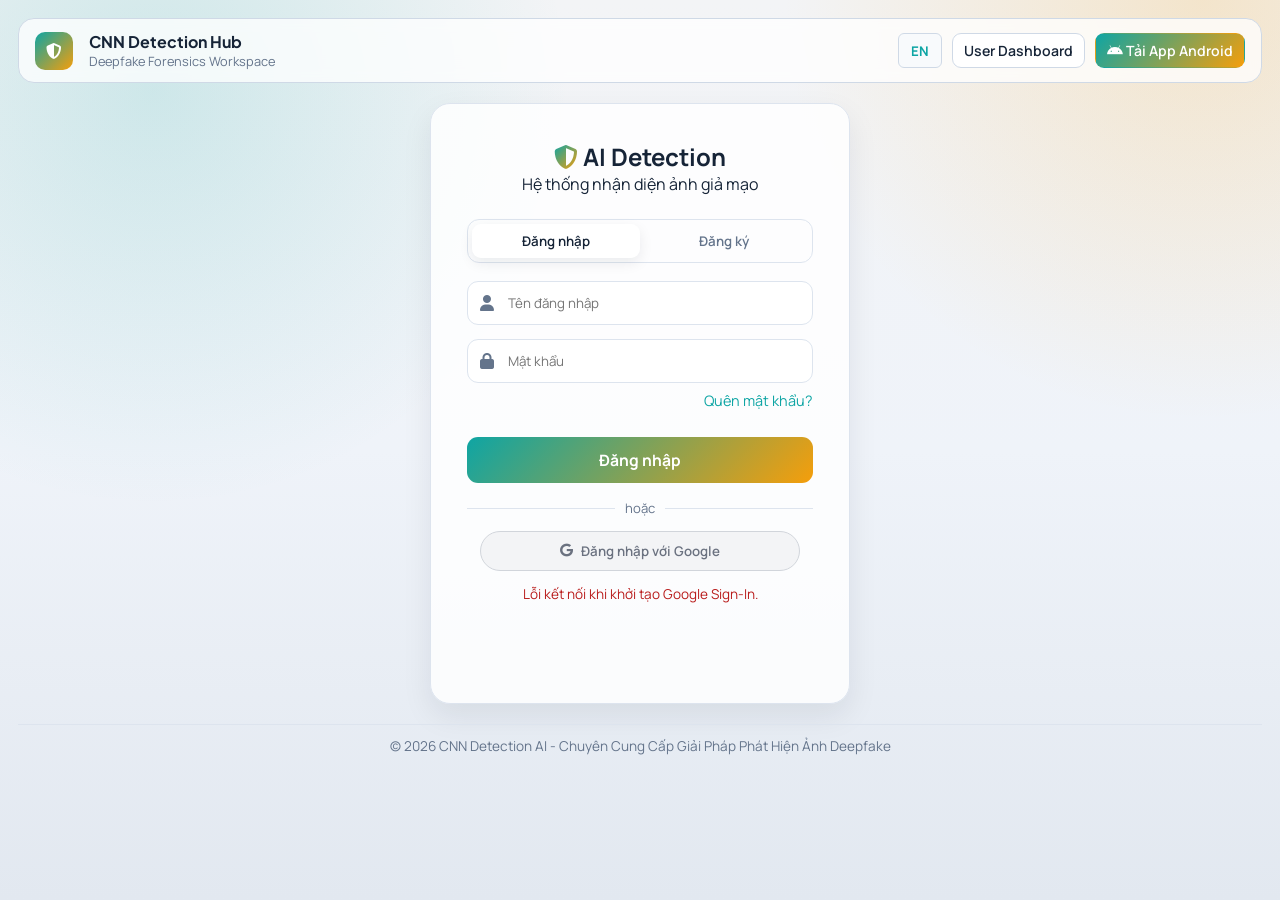
==== frontend/admin.html @ 880ddb33 "fix: translate missing strings in app payment history and admin user tab" ====
<!DOCTYPE html>
<html lang="vi">

<head>
    <meta charset="UTF-8">
    <meta name="viewport" content="width=device-width, initial-scale=1.0, maximum-scale=1.0, user-scalable=no">
    <title>Admin Panel | CNN Detection</title>
    <link href="https://fonts.googleapis.com/css2?family=Manrope:wght@400;500;600;700;800&family=Plus+Jakarta+Sans:wght@500;700&display=swap" rel="stylesheet">
    <link rel="stylesheet" href="https://cdnjs.cloudflare.com/ajax/libs/font-awesome/6.4.0/css/all.min.css">
    <link rel="stylesheet" href="style.css?v=3.0">
    <link rel="stylesheet" href="admin.css?v=3.1">
    <script src="https://cdn.jsdelivr.net/npm/chart.js"></script>
    
    <!-- Quill Rich Text Editor -->
    <link href="https://cdn.quilljs.com/1.3.6/quill.snow.css" rel="stylesheet">
</head>

<body>
    <div class="bg-mesh"></div>

    <header class="site-header border-frame">
        <div class="site-brand">
            <i class="fa-solid fa-user-shield"></i>
            <div>
                <h1>Admin Control Center</h1>
                <p data-i18n="admin_subtitle">Quản lý dữ liệu nhận diện hệ thống</p>
            </div>
        </div>
        <nav class="site-nav">
            <a id="nav-user-dashboard" href="index.html" data-i18n="nav_dashboard">User Dashboard</a>
            <a id="nav-admin-dashboard" href="admin.html" class="active" data-i18n="nav_admin">Admin Dashboard</a>
        </nav>
    </header>

    <main class="app-container admin-layout">
        <section class="glass-panel border-frame admin-topbar">
            <div>
                <h2><i class="fa-solid fa-shield"></i> <span data-i18n="admin_title">Bảng quản trị</span></h2>
                <p id="admin-user-label">Đang xác thực quyền admin...</p>
            </div>
            <div class="admin-actions">
                <button id="refresh-btn" class="btn-analyze admin-btn">
                    <i class="fa-solid fa-rotate"></i> <span data-i18n="refresh">Làm mới</span>
                </button>
                <button id="export-btn" class="nav-btn export-btn">
                    <i class="fa-solid fa-file-arrow-down"></i> <span data-i18n="export_csv">Xuất CSV</span>
                </button>
            </div>
        </section>

        <!-- Tab Navigation -->
        <div class="admin-tabs">
            <button class="tab-btn active" data-tab="tab-dashboard"><i class="fa-solid fa-chart-pie"></i> <span data-i18n="tab_stats">Thống kê</span></button>
            <button class="tab-btn" data-tab="tab-models"><i class="fa-solid fa-microchip"></i> <span data-i18n="tab_models">Quản lý Model</span></button>
            <button class="tab-btn" data-tab="tab-tokens"><i class="fa-solid fa-coins"></i> <span data-i18n="tab_tokens">Nạp Token</span></button>
            <button class="tab-btn" data-tab="tab-users"><i class="fa-solid fa-users-gear"></i> <span data-i18n="tab_users">Quản lý User</span></button>
            <button class="tab-btn" data-tab="tab-history"><i class="fa-solid fa-clock-rotate-left"></i> <span data-i18n="tab_history">Lịch sử</span></button>
            <button class="tab-btn" data-tab="tab-payment-history"><i class="fa-solid fa-money-bill-transfer"></i> <span data-i18n="tab_payments">Lịch sử Mua Hàng</span></button>
            <button class="tab-btn" data-tab="tab-customize"><i class="fa-solid fa-palette"></i> <span data-i18n="tab_ui">Tùy chỉnh giao diện</span></button>
            <button class="tab-btn" data-tab="tab-pages"><i class="fa-solid fa-file-lines"></i> <span data-i18n="tab_pages">Quản lý Trang</span></button>
            <button class="tab-btn" data-tab="tab-notifications"><i class="fa-solid fa-bullhorn"></i> <span data-i18n="tab_notifications">Thông báo</span></button>
            <button class="tab-btn" data-tab="tab-ai"><i class="fa-solid fa-robot"></i> <span data-i18n="tab_ai_config">Cấu hình AI</span></button>
        </div>

        <!-- TAB: THỐNG KÊ -->
        <div id="tab-dashboard" class="tab-content active">
            <section class="admin-stats-grid">
                <article class="glass-panel border-frame stat-card">
                    <p data-i18n="stat_total">Tổng lượt phân tích</p>
                    <h3 id="stat-total">0</h3>
                </article>
                <article class="glass-panel border-frame stat-card">
                    <p data-i18n="stat_users">Tổng người dùng</p>
                    <h3 id="stat-users">0</h3>
                </article>
                <article class="glass-panel border-frame stat-card">
                    <p data-i18n="stat_fake_rate">Tỷ lệ Fake</p>
                    <h3 id="stat-fake-rate">0%</h3>
                </article>
                <article class="glass-panel border-frame stat-card">
                    <p data-i18n="stat_top_model">Mô hình phổ biến</p>
                    <h3 id="stat-top-model">-</h3>
                </article>
            </section>

            <section class="admin-charts-grid">
                <div class="glass-panel border-frame chart-container">
                    <h3 data-i18n="chart_fake_real">Tỷ lệ Fake / Real</h3>
                    <canvas id="chart-pie-fake-real"></canvas>
                </div>
                <div class="glass-panel border-frame chart-container">
                    <h3 data-i18n="chart_model_usage">Sử dụng Model</h3>
                    <canvas id="chart-bar-models"></canvas>
                </div>
                <div class="glass-panel border-frame chart-container chart-full-width">
                    <h3 data-i18n="chart_timeline">Lượt dùng theo thời gian</h3>
                    <canvas id="chart-line-time"></canvas>
                </div>
            </section>
        </div>

        <!-- TAB: QUẢN LÝ MODEL -->
        <div id="tab-models" class="tab-content">
            <section class="glass-panel border-frame admin-models-panel">
                <h3><i class="fa-solid fa-microchip"></i> <span data-i18n="tab_models">Quản lý Model</span></h3>
                <p class="section-desc" data-i18n="admin_models_desc">Bật hoặc tắt các model trên hệ thống. Model bị tắt sẽ không thể sử dụng.</p>
                <div class="table-responsive">
                    <table class="history-table admin-table">
                        <thead>
                            <tr>
                                <th data-i18n="col_model_id">Mã Model</th>
                                <th data-i18n="col_model_name">Tên hiển thị</th>
                                <th data-i18n="col_status">Trạng thái</th>
                                <th data-i18n="col_action">Hành động</th>
                            </tr>
                        </thead>
                        <tbody id="admin-models-body">
                            <tr>
                                <td colspan="4" class="loading-cell" data-i18n="loading_models">Đang tải danh sách model...</td>
                            </tr>
                        </tbody>
                    </table>
                </div>
            </section>
        </div>

        <!-- TAB: NẠP TOKEN -->
        <div id="tab-tokens" class="tab-content">
            <section class="glass-panel border-frame admin-token-panel">
                <h3><i class="fa-solid fa-coins"></i> <span data-i18n="tab_tokens">Nạp token cho người dùng</span></h3>
                <div class="admin-token-controls">
                    <div class="filter-control">
                        <label for="topup-username" data-i18n="token_user">Username</label>
                        <input id="topup-username" type="text" data-i18n-placeholder="ph_token_username" placeholder="Nhập username cần nạp token">
                    </div>
                    <div class="filter-control">
                        <label for="topup-amount" data-i18n="token_amount">Số token nạp</label>
                        <input id="topup-amount" type="number" min="1" step="1" value="5">
                    </div>
                    <button id="topup-btn" class="btn-analyze admin-btn">
                        <i class="fa-solid fa-bolt"></i> <span data-i18n="btn_add_token">Nạp token</span>
                    </button>
                </div>
                <p id="topup-message" class="topup-message"></p>
            </section>
        </div>

        <!-- TAB: QUẢN LÝ USER -->
        <div id="tab-users" class="tab-content">
            <section class="glass-panel border-frame admin-table-wrap">
                <h3><i class="fa-solid fa-users-gear"></i> <span data-i18n="tab_users">Quản lý Người dùng & Phân quyền</span></h3>
                <p class="section-desc">Thay đổi quyền truy cập của người dùng. Tài khoản admin có toàn quyền quản trị.</p>
                <div class="filter-control" style="margin: 15px 0;">
                    <input id="search-users-input" type="text" placeholder="Tìm kiếm theo username hoặc email..." style="width: 100%; max-width: 400px; padding: 10px; border-radius: 8px; border: 1px solid var(--border); background: var(--color-bg); color: var(--color-text);">
                </div>
                <p id="user-role-message" class="topup-message"></p>
                <div class="table-responsive">
                    <table class="history-table admin-table">
                        <thead>
                            <tr>
                                <th>ID</th>
                                <th>Username</th>
                                <th>Email</th>
                                <th>Tokens</th>
                                <th>Phân quyền</th>
                            </tr>
                        </thead>
                        <tbody id="admin-users-body">
                            <tr>
                                <td colspan="5" class="loading-cell">Đang tải dữ liệu...</td>
                            </tr>
                        </tbody>
                    </table>
                </div>
            </section>
        </div>

        <!-- TAB: LỊCH SỬ -->

        <div id="tab-history" class="tab-content">
            <section class="glass-panel border-frame admin-filters">
                <div class="filter-control">
                    <label for="search-user" data-i18n="hist_search_user">Tìm theo user / tên ảnh</label>
                    <input id="search-user" type="text" data-i18n-placeholder="ph_search_user" placeholder="Nhập user hoặc tên file...">
                </div>
                <div class="filter-control">
                    <label for="filter-model" data-i18n="hist_filter_model">Lọc model</label>
                    <select id="filter-model">
                        <option value="all" data-i18n="filter_all_models">Tất cả model</option>
                        <option value="dual_stream_enhanced">Dual Stream Enhanced</option>
                        <option value="dual_stream_resnet">Dual Stream ResNet18</option>
                        <option value="resnet50">ResNet-50</option>
                    </select>
                </div>
                <div class="filter-control">
                    <label for="filter-label" data-i18n="hist_filter_label">Lọc kết luận</label>
                    <select id="filter-label">
                        <option value="all" data-i18n="filter_all">Tất cả</option>
                        <option value="fake">Fake</option>
                        <option value="real">Real</option>
                    </select>
                </div>
            </section>

            <section class="glass-panel border-frame admin-table-wrap">
                <div class="table-responsive">
                    <table class="history-table admin-table">
                        <thead>
                            <tr>
                                <th data-i18n="col_time">Thời gian</th>
                                <th data-i18n="col_user">User</th>
                                <th data-i18n="col_filename">Tên ảnh</th>
                                <th data-i18n="col_model">Model</th>
                                <th data-i18n="col_prob">Xác suất fake</th>
                <article class="glass-panel border-frame stat-card">
                    <p data-i18n="stat_fake_rate">Tỷ lệ Fake</p>
                    <h3 id="stat-fake-rate">0%</h3>
                </article>
                <article class="glass-panel border-frame stat-card">
                    <p data-i18n="stat_top_model">Mô hình phổ biến</p>
                    <h3 id="stat-top-model">-</h3>
                </article>
            </section>

            <section class="admin-charts-grid">
                <div class="glass-panel border-frame chart-container">
                    <h3 data-i18n="chart_fake_real">Tỷ lệ Fake / Real</h3>
                    <canvas id="chart-pie-fake-real"></canvas>
                </div>
                <div class="glass-panel border-frame chart-container">
                    <h3 data-i18n="chart_model_usage">Sử dụng Model</h3>
                    <canvas id="chart-bar-models"></canvas>
                </div>
                <div class="glass-panel border-frame chart-container chart-full-width">
                    <h3 data-i18n="chart_timeline">Lượt dùng theo thời gian</h3>
                    <canvas id="chart-line-time"></canvas>
                </div>
            </section>
        </div>

        <!-- TAB: QUẢN LÝ MODEL -->
        <div id="tab-models" class="tab-content">
            <section class="glass-panel border-frame admin-models-panel">
                <h3><i class="fa-solid fa-microchip"></i> <span data-i18n="tab_models">Quản lý Model</span></h3>
                <p class="section-desc" data-i18n="admin_models_desc">Bật hoặc tắt các model trên hệ thống. Model bị tắt sẽ không thể sử dụng.</p>
                <div class="table-responsive">
                    <table class="history-table admin-table">
                        <thead>
                            <tr>
                                <th data-i18n="col_model_id">Mã Model</th>
                                <th data-i18n="col_model_name">Tên hiển thị</th>
                                <th data-i18n="col_status">Trạng thái</th>
                                <th data-i18n="col_action">Hành động</th>
                            </tr>
                        </thead>
                        <tbody id="admin-models-body">
                            <tr>
                                <td colspan="4" class="loading-cell" data-i18n="loading_models">Đang tải danh sách model...</td>
                            </tr>
                        </tbody>
                    </table>
                </div>
            </section>
        </div>

        <!-- TAB: NẠP TOKEN -->
        <div id="tab-tokens" class="tab-content">
            <section class="glass-panel border-frame admin-token-panel">
                <h3><i class="fa-solid fa-coins"></i> <span data-i18n="tab_tokens">Nạp token cho người dùng</span></h3>
                <div class="admin-token-controls">
                    <div class="filter-control">
                        <label for="topup-username" data-i18n="token_user">Username</label>
                        <input id="topup-username" type="text" data-i18n-placeholder="ph_token_username" placeholder="Nhập username cần nạp token">
                    </div>
                    <div class="filter-control">
                        <label for="topup-amount" data-i18n="token_amount">Số token nạp</label>
                        <input id="topup-amount" type="number" min="1" step="1" value="5">
                    </div>
                    <button id="topup-btn" class="btn-analyze admin-btn">
                        <i class="fa-solid fa-bolt"></i> <span data-i18n="btn_add_token">Nạp token</span>
                    </button>
                </div>
                <p id="topup-message" class="topup-message"></p>
            </section>
        </div>

        <!-- TAB: QUẢN LÝ USER -->
        <div id="tab-users" class="tab-content">
            <section class="glass-panel border-frame admin-table-wrap">
                <h3><i class="fa-solid fa-users-gear"></i> <span data-i18n="tab_users">Quản lý Người dùng & Phân quyền</span></h3>
                <p class="section-desc" data-i18n="admin_users_desc">Thay đổi quyền truy cập của người dùng. Tài khoản admin có toàn quyền quản trị.</p>
                <div class="filter-control" style="margin: 15px 0;">
                    <input id="search-users-input" type="text" data-i18n-placeholder="ph_search_user" placeholder="Tìm kiếm theo username hoặc email..." style="width: 100%; max-width: 400px; padding: 10px; border-radius: 8px; border: 1px solid var(--border); background: var(--color-bg); color: var(--color-text);">
                </div>
                <p id="user-role-message" class="topup-message"></p>
                <div class="table-responsive">
                    <table class="history-table admin-table">
                        <thead>
                            <tr>
                                <th data-i18n="col_id">ID</th>
                                <th data-i18n="col_user">Username</th>
                                <th data-i18n="col_email">Email</th>
                                <th data-i18n="col_tokens">Tokens</th>
                                <th data-i18n="col_role">Phân quyền</th>
                            </tr>
                        </thead>
                        <tbody id="admin-users-body">
                            <tr>
                                <td colspan="5" class="loading-cell" data-i18n="loading_data">Đang tải dữ liệu...</td>
                            </tr>
                        </tbody>
                    </table>
                </div>
            </section>
        </div>

        <!-- TAB: LỊCH SỬ -->

        <div id="tab-history" class="tab-content">
            <section class="glass-panel border-frame admin-filters">
                <div class="filter-control">
                    <label for="search-user" data-i18n="hist_search_user">Tìm theo user / tên ảnh</label>
                    <input id="search-user" type="text" data-i18n-placeholder="ph_search_user" placeholder="Nhập user hoặc tên file...">
                </div>
                <div class="filter-control">
                    <label for="filter-model" data-i18n="hist_filter_model">Lọc model</label>
                    <select id="filter-model">
                        <option value="all" data-i18n="filter_all_models">Tất cả model</option>
                        <option value="dual_stream_enhanced">Dual Stream Enhanced</option>
                        <option value="dual_stream_resnet">Dual Stream ResNet18</option>
                        <option value="resnet50">ResNet-50</option>
                    </select>
                </div>
                <div class="filter-control">
                    <label for="filter-label" data-i18n="hist_filter_label">Lọc kết luận</label>
                    <select id="filter-label">
                        <option value="all" data-i18n="filter_all">Tất cả</option>
                        <option value="fake">Fake</option>
                        <option value="real">Real</option>
                    </select>
                </div>
            </section>

            <section class="glass-panel border-frame admin-table-wrap">
                <div class="table-responsive">
                    <table class="history-table admin-table">
                        <thead>
                            <tr>
                                <th data-i18n="col_time">Thời gian</th>
                                <th data-i18n="col_user">User</th>
                                <th data-i18n="col_filename">Tên ảnh</th>
                                <th data-i18n="col_model">Model</th>
                                <th data-i18n="col_prob">Xác suất fake</th>
                                <th data-i18n="col_verdict">Kết luận</th>
                            </tr>
                        </thead>
                        <tbody id="admin-history-body">
                            <tr>
                                <td colspan="6" class="loading-cell" data-i18n="loading_data">Đang tải dữ liệu...</td>
                            </tr>
                        </tbody>
                    </table>
                </div>
            </section>
        </div>

        <!-- TAB: LỊCH SỬ MUA HÀNG -->
        <div id="tab-payment-history" class="tab-content">
            <section class="admin-stats-grid" style="margin-bottom: 20px;">
                <article class="glass-panel border-frame stat-card">
                    <p data-i18n="stat_revenue">Tổng doanh thu</p>
                    <h3 id="admin-total-revenue">0 đ</h3>
                </article>
                <article class="glass-panel border-frame stat-card">
                    <p data-i18n="stat_tokens_granted">Tổng Token đã cấp</p>
                    <h3 id="admin-total-tokens-granted">0</h3>
                </article>
                <article class="glass-panel border-frame stat-card">
                    <p data-i18n="stat_transactions">Số lượt giao dịch</p>
                    <h3 id="admin-total-transactions">0</h3>
                </article>
            </section>
            
            <section class="glass-panel border-frame admin-table-wrap">
                <div class="table-responsive">
                    <table class="history-table admin-table">
                        <thead>
                            <tr>
                                <th data-i18n="col_time">Thời gian</th>
                                <th data-i18n="col_user">User</th>
                                <th data-i18n="col_order_id">Mã giao dịch</th>
                                <th data-i18n="col_amount">Số Tiền (VND)</th>
                                <th data-i18n="col_tokens">Tokens</th>
                                <th data-i18n="col_status">Trạng Thái</th>
                                <th data-i18n="col_action">Thao Tác</th>
                            </tr>
                        </thead>
                        <tbody id="admin-payment-history-body">
                            <tr>
                                <td colspan="7" class="loading-cell">Đang tải dữ liệu...</td>
                            </tr>
                        </tbody>
                    </table>
                </div>
            </section>
        </div>

        <!-- TAB: TÙY CHỈNH GIAO DIỆN -->
        <div id="tab-customize" class="tab-content">
            <section class="glass-panel border-frame customize-panel">
                <div class="customize-header">
                    <div>
                        <h3><i class="fa-solid fa-palette"></i> <span data-i18n="tab_ui">Tùy chỉnh giao diện website</span></h3>
                        <p class="section-desc" data-i18n="ui_desc">Thay đổi màu sắc, nội dung, ảnh và bật/tắt các phần trên trang giới thiệu.</p>
                    </div>
                    <div class="customize-actions">
                        <button id="btn-preview-site" class="nav-btn export-btn" title="Xem trước Landing Page">
                            <i class="fa-solid fa-eye"></i> <span data-i18n="btn_preview">Xem trước</span>
                        </button>
                        <button id="btn-reset-config" class="nav-btn reset-btn" title="Khôi phục mặc định">
                            <i class="fa-solid fa-rotate-left"></i> <span data-i18n="btn_reset">Khôi phục mặc định</span>
                        </button>
                        <button id="btn-save-config" class="btn-analyze admin-btn">
                            <i class="fa-solid fa-floppy-disk"></i> <span data-i18n="btn_save_changes">Lưu thay đổi</span>
                        </button>
                    </div>
                </div>
                <p id="config-save-message" class="topup-message"></p>

                <div class="config-lang-toggle" style="margin-bottom: 20px; display: flex; align-items: center; justify-content: space-between; background: rgba(0,0,0,0.02); padding: 10px 15px; border-radius: 8px;">
                    <div style="display: flex; align-items: center; gap: 10px;">
                        <span style="font-weight: 600; font-size: 0.9rem;" data-i18n="cfg_edit_lang">Ngôn ngữ cấu hình:</span>
                        <div class="toggle-group" style="display: flex; border: 1px solid var(--border); border-radius: 6px; overflow: hidden;">
                            <button id="btn-cfg-lang-vi" class="cfg-lang-btn active" style="padding: 5px 12px; border: none; background: var(--primary); color: white; cursor: pointer;">Tiếng Việt</button>
                            <button id="btn-cfg-lang-en" class="cfg-lang-btn" style="padding: 5px 12px; border: none; background: white; color: var(--text); cursor: pointer;">Tiếng Anh</button>
                        </div>
                    </div>
                    <button id="btn-ai-translate-config" class="nav-btn" style="border: 1px solid var(--primary); color: var(--primary);"><i class="fa-solid fa-language"></i> <span data-i18n="btn_ai_translate_all">Dịch tất cả (AI)</span></button>
                </div>

                <!-- Nhóm: Màu sắc -->
                <div class="config-group">
                    <h4><i class="fa-solid fa-droplet"></i> <span data-i18n="ui_colors">Màu sắc</span></h4>
                    <div class="config-row config-colors">
                        <div class="color-field">
                            <label for="cfg-color-primary" data-i18n="ui_primary">Màu chủ đạo</label>
                            <div class="color-picker-wrap">
                                <input type="color" id="cfg-color-primary" value="#0ea5a4">
                                <span class="color-hex" id="hex-primary">#0ea5a4</span>
                            </div>
                        </div>
                        <div class="color-field">
                            <label for="cfg-color-accent" data-i18n="ui_accent">Màu phụ</label>
                            <div class="color-picker-wrap">
                                <input type="color" id="cfg-color-accent" value="#f59e0b">
                                <span class="color-hex" id="hex-accent">#f59e0b</span>
                            </div>
                        </div>
                        <div class="color-field">
                            <label for="cfg-color-bg" data-i18n="ui_bg1">Màu nền 1</label>
                            <div class="color-picker-wrap">
                                <input type="color" id="cfg-color-bg" value="#f7f9fc">
                                <span class="color-hex" id="hex-bg">#f7f9fc</span>
                            </div>
                        </div>
                        <div class="color-field">
                            <label for="cfg-color-bg2" data-i18n="ui_bg2">Màu nền 2</label>
                            <div class="color-picker-wrap">
                                <input type="color" id="cfg-color-bg2" value="#eff3f9">
                                <span class="color-hex" id="hex-bg2">#eff3f9</span>
                            </div>
                        </div>
                        <div class="color-field">
                            <label for="cfg-color-bg3" data-i18n="ui_bg3">Màu nền 3</label>
                            <div class="color-picker-wrap">
                                <input type="color" id="cfg-color-bg3" value="#e2e8f0">
                                <span class="color-hex" id="hex-bg3">#e2e8f0</span>
                            </div>
                        </div>
                        <div class="color-field">
                            <label for="cfg-color-text" data-i18n="ui_text">Màu chữ</label>
                            <div class="color-picker-wrap">
                                <input type="color" id="cfg-color-text" value="#162437">
                                <span class="color-hex" id="hex-text">#162437</span>
                            </div>
                        </div>
                    </div>
                </div>

                <!-- Nhóm: Thông tin chung -->
                <div class="config-group">
                    <h4><i class="fa-solid fa-circle-info"></i> <span data-i18n="ui_general">Thông tin chung</span></h4>
                    <div class="config-row">
                        <div class="config-field">
                            <label for="cfg-site-name" data-i18n="ui_site_name">Tên trang web</label>
                            <input type="text" id="cfg-site-name" placeholder="CNN Detection Hub">
                        </div>
                        <div class="config-field">
                            <label for="cfg-site-slogan" data-i18n="ui_slogan">Slogan / Mô tả ngắn</label>
                            <input type="text" id="cfg-site-slogan" placeholder="AI Forensics Platform">
                        </div>
                        <div class="config-field full-width">
                            <label for="cfg-footer-text" data-i18n="ui_footer">Nội dung chân trang</label>
                            <input type="text" id="cfg-footer-text" placeholder="© 2026 CNN Detection Hub">
                        </div>
                    </div>
                </div>

                <!-- Nhóm: Hero Banner -->
                <div class="config-group">
                    <h4><i class="fa-solid fa-image"></i> <span data-i18n="ui_hero">Hero Banner</span></h4>
                    <div class="config-row">
                        <div class="config-field">
                            <label for="cfg-hero-title1" data-i18n="ui_hero_l1">Tiêu đề dòng 1</label>
                            <input type="text" id="cfg-hero-title1">
                        </div>
                        <div class="config-field">
                            <label for="cfg-hero-title2" data-i18n="ui_hero_l2">Tiêu đề dòng 2</label>
                            <input type="text" id="cfg-hero-title2">
                        </div>
                        <div class="config-field full-width">
                            <label for="cfg-hero-desc" data-i18n="ui_hero_desc">Mô tả chi tiết</label>
                            <textarea id="cfg-hero-desc" rows="3"></textarea>
                        </div>
                        <div class="config-field">
                            <label for="cfg-hero-cta" data-i18n="ui_hero_cta">Nút Call to Action</label>
                            <input type="text" id="cfg-hero-cta">
                        </div>
                    </div>
                </div>

                <!-- Nhóm: 3 Tính năng -->
                <div class="config-group">
                    <h4><i class="fa-solid fa-layer-group"></i> <span data-i18n="ui_features">3 Tính năng (Features)</span></h4>
                    <div class="config-row">
                        <div class="config-field">
                            <label data-i18n="ui_f1">Tính năng 1</label>
                            <input type="text" id="cfg-f1-title" placeholder="Tiêu đề">
                            <textarea id="cfg-f1-desc" rows="2" placeholder="Mô tả"></textarea>
                        </div>
                        <div class="config-field">
                            <label data-i18n="ui_f2">Tính năng 2</label>
                            <input type="text" id="cfg-f2-title" placeholder="Tiêu đề">
                            <textarea id="cfg-f2-desc" rows="2" placeholder="Mô tả"></textarea>
                        </div>
                        <div class="config-field">
                            <label data-i18n="ui_f3">Tính năng 3</label>
                            <input type="text" id="cfg-f3-title" placeholder="Tiêu đề">
                            <textarea id="cfg-f3-desc" rows="2" placeholder="Mô tả"></textarea>
                        </div>
                    </div>
                </div>

                <!-- Nhóm: 3 Bước -->
                <div class="config-group">
                    <h4><i class="fa-solid fa-list-ol"></i> <span data-i18n="ui_steps">3 Bước (How it Works)</span></h4>
                    <div class="config-row">
                        <div class="config-field">
                            <label data-i18n="ui_s1">Bước 1</label>
                            <input type="text" id="cfg-s1-title" placeholder="Tiêu đề">
                            <textarea id="cfg-s1-desc" rows="2" placeholder="Mô tả"></textarea>
                        </div>
                        <div class="config-field">
                            <label data-i18n="ui_s2">Bước 2</label>
                            <input type="text" id="cfg-s2-title" placeholder="Tiêu đề">
                            <textarea id="cfg-s2-desc" rows="2" placeholder="Mô tả"></textarea>
                        </div>
                        <div class="config-field">
                            <label data-i18n="ui_s3">Bước 3</label>
                            <input type="text" id="cfg-s3-title" placeholder="Tiêu đề">
                            <textarea id="cfg-s3-desc" rows="2" placeholder="Mô tả"></textarea>
                        </div>
                    </div>
                </div>

                <!-- Nhóm: Cấu hình bảng giá Nạp Token -->
                <div class="config-group">
                    <h4><i class="fa-solid fa-money-bill-wave"></i> <span data-i18n="admin_pricing_title">Bảng Giá Nạp Token</span></h4>
                    <div id="pricing-packages-list" style="display: flex; flex-direction: column; gap: 15px; margin-bottom: 15px;">
                        <!-- JS sẽ render danh sách các gói tại đây -->
                    </div>
                    <button class="btn-analyze admin-btn" id="btn-add-package" style="width: auto; display: inline-block; padding: 8px 15px; font-size: 14px; background: var(--color-bg2); color: var(--color-text); border: 1px dashed var(--border);">
                        <i class="fa-solid fa-plus"></i> Thêm gói mới
                    </button>
                </div>

                <!-- Nhóm: Bật/Tắt -->
                <div class="config-group">
                    <h4><i class="fa-solid fa-toggle-on"></i> <span data-i18n="ui_toggles">Bật / Tắt các phần</span></h4>
                    <div class="config-row config-toggles">
                        <label class="toggle-label">
                            <input type="checkbox" id="cfg-show-stats" checked>
                            <span data-i18n="ui_show_stats">Thống kê (Stats)</span>
                        </label>
                        <label class="toggle-label">
                            <input type="checkbox" id="cfg-show-marquee" checked>
                            <span data-i18n="ui_show_marquee">Dải chạy (Marquee)</span>
                        </label>
                        <label class="toggle-label">
                            <input type="checkbox" id="cfg-show-features" checked>
                            <span data-i18n="ui_show_features">Tính năng</span>
                        </label>
                        <label class="toggle-label">
                            <input type="checkbox" id="cfg-show-howitworks" checked>
                            <span data-i18n="ui_show_steps">Cách hoạt động</span>
                        </label>
                        <label class="toggle-label">
                            <input type="checkbox" id="cfg-show-cta" checked>
                            <span data-i18n="ui_show_cta">Call to action cuối trang</span>
                        </label>
                    </div>
                </div>

                <!-- Nhóm: Logo -->
                <div class="config-group">
                    <h4><i class="fa-solid fa-image"></i> <span data-i18n="ui_logo">Logo trang web</span></h4>
                    <div class="config-row logo-section">
                        <img id="logo-preview" src="" alt="Logo Preview" style="display:none; max-height:60px; border-radius:8px;">
                        <div class="logo-actions">
                            <label class="btn-analyze admin-btn" style="cursor:pointer;">
                                <i class="fa-solid fa-upload"></i> <span data-i18n="ui_logo_upload">Tải Logo Lên</span>
                                <input type="file" id="logo-file-input" accept="image/*" hidden>
                            </label>
                            <button id="btn-remove-logo" class="nav-btn reset-btn" style="display:none;">
                                <i class="fa-solid fa-trash"></i> Xóa Logo
                            </button>
                        </div>
                    </div>
                </div>

            </section>
        </div>
        <!-- TAB: QUẢN LÝ TRANG (CMS) -->
        <div id="tab-pages" class="tab-content">
            <section class="glass-panel border-frame admin-table-wrap">
                <div style="display: flex; justify-content: space-between; align-items: center; margin-bottom: 15px;">
                    <div>
                        <h3><i class="fa-solid fa-file-lines"></i> <span data-i18n="tab_pages_title">Quản lý Trang Web</span></h3>
                        <p class="section-desc" data-i18n="admin_pages_desc">Tạo và chỉnh sửa nội dung các trang tuỳ chỉnh.</p>
                    </div>
                    <button id="btn-add-page" class="btn-analyze admin-btn">
                        <i class="fa-solid fa-plus"></i> <span data-i18n="btn_add_page">Tạo Trang Mới</span>
                    </button>
                </div>
                
                <div class="table-responsive">
                    <table class="history-table admin-table">
                        <thead>
                            <tr>
                                <th data-i18n="col_title">Tiêu đề</th>
                                <th data-i18n="col_slug">Đường dẫn (Slug)</th>
                                <th data-i18n="col_status">Trạng thái</th>
                                <th data-i18n="col_updated">Cập nhật lần cuối</th>
                                <th data-i18n="col_action">Hành động</th>
                            </tr>
                        </thead>
                        <tbody id="admin-pages-body">
                            <tr><td colspan="5" class="loading-cell" data-i18n="loading_data">Đang tải danh sách trang...</td></tr>
                        </tbody>
                    </table>
                </div>
            </section>
        </div>

        <!-- TAB: CẤU HÌNH AI -->
        <div id="tab-ai" class="tab-content">
            <div class="glass-panel border-frame" style="max-width: 800px; margin: 0 auto;">
                <div style="display:flex; justify-content:space-between; align-items:center; margin-bottom: 25px;">
                    <div>
                        <h3><i class="fa-solid fa-robot"></i> <span data-i18n="tab_ai_title">Cấu hình AI Dịch Thuật</span></h3>
                        <p class="section-desc" data-i18n="admin_ai_desc">Cài đặt API Key cho các nhà cung cấp AI để tự động dịch trang sang Tiếng Anh.</p>
                    </div>
                </div>

                <div class="config-grid">
                    <div class="config-section full-width">
                        <h4><i class="fa-solid fa-microchip"></i> <span data-i18n="ai_provider_title">Lựa chọn AI</span></h4>
                        <div class="config-field full-width">
                            <label for="cfg-ai-provider" data-i18n="ai_provider_lbl">Nhà cung cấp dịch thuật chính</label>
                            <select id="cfg-ai-provider" class="admin-input">
                                <option value="groq">Groq (Nhanh nhất - Llama 3)</option>
                                <option value="gemini">Google Gemini (Miễn phí tốt nhất)</option>
                                <option value="openai">ChatGPT (Độ chính xác cao)</option>
                            </select>
                        </div>
                    </div>

                    <div class="config-section full-width">
                        <h4><i class="fa-solid fa-key"></i> API Keys</h4>
                        <div class="config-field full-width">
                            <label for="cfg-ai-groq">Groq API Key</label>
                            <input type="password" id="cfg-ai-groq" class="admin-input" placeholder="gsk_...">
                        </div>
                        <div class="config-field full-width">
                            <label for="cfg-ai-gemini">Gemini API Key</label>
                            <input type="password" id="cfg-ai-gemini" class="admin-input" placeholder="AIza...">
                        </div>
                        <div class="config-field full-width">
                            <label for="cfg-ai-openai">OpenAI API Key</label>
                            <input type="password" id="cfg-ai-openai" class="admin-input" placeholder="sk-...">
                        </div>
                    </div>

                    <div class="config-section full-width">
                        <h4><i class="fa-solid fa-terminal"></i> System Prompt</h4>
                        <div class="config-field full-width">
                            <label for="cfg-ai-prompt" data-i18n="ai_prompt_lbl">Lệnh hướng dẫn AI dịch (Tiếng Anh)</label>
                            <textarea id="cfg-ai-prompt" class="admin-input" rows="4"></textarea>
                        </div>
                    </div>
                </div>

                <div style="margin-top: 30px; text-align: right;">
                    <button class="btn-analyze admin-btn" id="btn-save-ai"><span data-i18n="btn_save_ai">Lưu Cấu Hình AI</span></button>
                    <p id="ai-save-message" class="topup-message" style="display:inline-block; margin-left: 15px;"></p>
                </div>
            </div>
        </div>

        <!-- TAB: QUẢN LÝ THÔNG BÁO -->
        <div id="tab-notifications" class="tab-content">
            <section class="glass-panel border-frame admin-table-wrap">
                <div style="display: flex; justify-content: space-between; align-items: center; margin-bottom: 15px;">
                    <div>
                        <h3><i class="fa-solid fa-bullhorn"></i> <span data-i18n="tab_notif_title">Quản lý Thông báo</span></h3>
                        <p class="section-desc" data-i18n="admin_notif_desc">Gửi thông báo thủ công hoặc hẹn giờ cho người dùng.</p>
                    </div>
                    <button class="btn-analyze admin-btn" id="btn-open-send-notification">
                        <i class="fa-solid fa-paper-plane"></i> <span data-i18n="btn_send_notif">Gửi Thông báo Mới</span>
                    </button>
                </div>
                
                <h4 style="margin-top: 20px; margin-bottom: 10px;" data-i18n="title_notif_list">Danh sách Thông báo Hẹn giờ</h4>
                <div class="table-responsive">
                    <table class="history-table admin-table">
                        <thead>
                            <tr>
                                <th data-i18n="col_title">Tiêu đề</th>
                                <th data-i18n="col_content">Nội dung</th>
                                <th data-i18n="col_target">Mục tiêu</th>
                                <th data-i18n="col_send_time">Thời gian gửi</th>
                                <th data-i18n="col_creator">Người tạo</th>
                                <th data-i18n="col_status">Trạng thái</th>
                                <th data-i18n="col_action">Hành động</th>
                            </tr>
                        </thead>
                        <tbody id="admin-scheduled-notifications-body">
                            <tr><td colspan="7" class="loading-cell" data-i18n="loading_data">Đang tải danh sách...</td></tr>
                        </tbody>
                    </table>
                </div>
            </section>
        </div>

    </main>

    <!-- Order Details Modal (Admin) -->
    <div id="order-details-modal" class="modal hidden">
        <div class="modal-content glass-panel border-frame">
            <div class="modal-header">
                <h3><i class="fa-solid fa-file-invoice"></i> <span data-i18n="title_invoice_detail">Chi Tiết Hoá Đơn</span></h3>
                <button class="close-modal" id="btn-close-order-modal"><i class="fa-solid fa-xmark"></i></button>
            </div>
            <div class="modal-body" style="line-height: 1.6;">
                <p><strong>Mã Giao Dịch:</strong> <span id="modal-order-id"></span></p>
                <p><strong>Tài Khoản:</strong> <span id="modal-order-user" style="color:var(--primary); font-weight:bold;"></span></p>
                <p><strong>Thời Gian:</strong> <span id="modal-order-time"></span></p>
                <p><strong>Số Tiền Nạp:</strong> <span id="modal-order-amount"></span> đ</p>
                <p><strong>Token Nhận Được:</strong> <span id="modal-order-tokens"></span></p>
                <hr style="border:0; border-top:1px solid rgba(255,255,255,0.1); margin: 15px 0;">
                <p><strong>Ngân Hàng / Ví:</strong> <span id="modal-order-bank"></span></p>
                <p><strong>Loại Thẻ:</strong> <span id="modal-order-card"></span></p>
                <p><strong>Mã ĐS VNPay:</strong> <span id="modal-order-vnpay-no"></span></p>
                <p><strong>Trạng Thái:</strong> <span class="badge" style="background:#ecfdf5;color:#065f46;border-color:#86efac;">Thành công</span></p>
            </div>
            <div class="modal-footer" style="margin-top: 20px; text-align: right;">
                <button class="btn btn-secondary" id="btn-close-order-modal-2">Đóng</button>
            </div>
        </div>
    </div>

    <!-- Page Editor Modal -->
    <div id="page-editor-modal" class="modal hidden">
        <div class="modal-content glass-panel border-frame" style="max-width: 900px; width: 95%;">
            <div class="modal-header">
                <h3 id="page-modal-title"><i class="fa-solid fa-pen-to-square"></i> <span data-i18n="title_edit_page">Soạn Thảo Trang</span></h3>
                <button class="close-modal" id="btn-close-page-modal"><i class="fa-solid fa-xmark"></i></button>
            </div>
            <div class="modal-body" style="line-height: 1.6; display: flex; flex-direction: column; gap: 15px;">
                <input type="hidden" id="page-edit-mode" value="add">
                
                <div class="config-field full-width">
                    <label>Tiêu đề trang (Tiếng Việt)</label>
                    <input type="text" id="page-title-input" placeholder="VD: Hướng dẫn sử dụng">
                </div>
                
                <div class="config-field full-width">
                    <label>Tiêu đề trang (Tiếng Anh)</label>
                    <input type="text" id="page-title-en-input" placeholder="VD: User Guide">
                </div>
                
                <div class="config-field full-width">
                    <label>Đường dẫn (Slug) <small style="color:var(--text-muted)">(Không dấu, viết liền, ví dụ: huong-dan)</small></label>
                    <input type="text" id="page-slug-input" placeholder="huong-dan">
                </div>
                
                <div class="config-field full-width" style="position: relative;">
                    <div style="display: flex; justify-content: space-between; align-items: flex-end; margin-bottom: 5px;">
                        <label style="margin-bottom: 0;">Nội dung HTML (Tiếng Việt)</label>
                        <button id="btn-ai-translate" class="nav-btn" style="padding: 4px 10px; font-size: 0.8rem; height: auto;"><i class="fa-solid fa-language"></i> Dịch sang Tiếng Anh</button>
                    </div>
                    <div id="page-content-editor" style="height: 300px; background: #fff; color: #333; border-radius: 4px;"></div>
                </div>

                <div class="config-field full-width">
                    <label>Nội dung HTML (Tiếng Anh)</label>
                    <div id="page-content-en-editor" style="height: 300px; background: #fff; color: #333; border-radius: 4px;"></div>
                </div>

                <label class="toggle-label" style="display:inline-flex; align-items:center; gap:8px;">
                    <input type="checkbox" id="page-active-input" checked>
                    <span>Kích hoạt (Hiển thị công khai)</span>
                </label>
                
                <p id="page-save-message" class="topup-message" style="margin: 0;"></p>
            </div>
            <div class="modal-footer" style="margin-top: 20px; text-align: right; display:flex; gap:10px; justify-content:flex-end;">
                <button class="nav-btn reset-btn" id="btn-cancel-page-modal">Hủy</button>
                <button class="btn-analyze admin-btn" id="btn-save-page">Lưu Trang</button>
            </div>
        </div>
    </div>

    <!-- Notification Send Modal -->
    <div id="notification-modal" class="modal hidden">
        <div class="modal-content glass-panel border-frame" style="max-width: 600px; width: 95%;">
            <div class="modal-header">
                <h3><i class="fa-solid fa-paper-plane"></i> <span data-i18n="title_send_notif">Gửi Thông Báo Mới</span></h3>
                <button class="close-modal" id="btn-close-notification-modal"><i class="fa-solid fa-xmark"></i></button>
            </div>
            <div class="modal-body" style="line-height: 1.6; display: flex; flex-direction: column; gap: 15px; padding-top: 15px;">
                <div class="config-field full-width">
                    <label>Tiêu đề thông báo</label>
                    <input type="text" id="notif-title" placeholder="VD: Bảo trì hệ thống">
                </div>
                <div class="config-field full-width">
                    <label>Nội dung</label>
                    <textarea id="notif-message" rows="4" placeholder="Nhập nội dung..."></textarea>
                </div>
                <div class="config-row">
                    <div class="config-field">
                        <label>Loại thông báo</label>
                        <select id="notif-type">
                            <option value="info">Thông tin (Info)</option>
                            <option value="success">Thành công (Success)</option>
                            <option value="warning">Cảnh báo (Warning)</option>
                            <option value="danger">Nghiêm trọng (Danger)</option>
                        </select>
                    </div>
                    <div class="config-field">
                        <label>Mục tiêu</label>
                        <select id="notif-target-type" onchange="document.getElementById('notif-target-user-wrap').style.display = this.value === 'user' ? 'block' : 'none'">
                            <option value="all">Tất cả người dùng</option>
                            <option value="user">Người dùng cụ thể</option>
                        </select>
                    </div>
                </div>
                <div class="config-field full-width" id="notif-target-user-wrap" style="display:none;">
                    <label>Username mục tiêu</label>
                    <input type="text" id="notif-target-user" placeholder="Nhập username...">
                </div>
                <div class="config-field full-width" id="notif-schedule-container">
                    <label>Ngày gửi (Bỏ trống ngày để gửi ngay)</label>
                    <input type="date" id="notif-schedule-date" style="margin-bottom: 10px; width: 100%;">
                    
                    <label>Các mốc thời gian trong ngày</label>
                    <div id="notif-time-list">
                        <div class="time-row" style="display: flex; gap: 10px; margin-bottom: 8px;">
                            <input type="time" class="notif-time-input" style="flex: 1;">
                            <button class="nav-btn reset-btn btn-remove-time" style="padding: 0 10px;" title="Xóa"><i class="fa-solid fa-trash"></i></button>
                        </div>
                    </div>
                    <button id="btn-add-time" class="btn btn-secondary" style="margin-top: 5px; padding: 5px 10px; font-size: 13px; border-radius: 6px;"><i class="fa-solid fa-plus"></i> Thêm giờ</button>
                </div>
                <p id="notif-save-message" class="topup-message" style="margin: 0;"></p>
            </div>
            <div class="modal-footer" style="margin-top: 20px; text-align: right; display:flex; gap:10px; justify-content:flex-end;">
                <button class="nav-btn reset-btn" id="btn-cancel-notification-modal">Hủy</button>
                <button class="btn-analyze admin-btn" id="btn-send-notification">Gửi / Lên lịch</button>
            </div>
        </div>
    </div>

    <!-- Scripts -->
    <script src="https://cdn.quilljs.com/1.3.6/quill.min.js"></script>
    <script src="i18n.js?v=3.6"></script>
    <script src="config-loader.js?v=2.1"></script>
    <script src="admin.js?v=4.2"></script>
</body>

</html>
---- frontend/style.css ----
:root {
    --bg: #f3f4f6;
    --surface: #ffffff;
    --surface-soft: #f8fafc;
    --border: #dde4ee;
    --border-strong: #cfd9e6;
    --text: #162437;
    --muted: #64748b;
    --primary: #0ea5a4;
    --danger: #dc2626;
    --gradient: linear-gradient(135deg, #0ea5a4, #f59e0b);
    --shadow: 0 12px 30px rgba(15, 23, 42, 0.08);
}

* {
    margin: 0;
    padding: 0;
    box-sizing: border-box;
    font-family: 'Manrope', sans-serif;
}

body {
    background: var(--bg);
    color: var(--text);
    min-height: 100vh;
    padding: 18px;
}

.bg-mesh {
    position: fixed;
    inset: 0;
    background:
        radial-gradient(circle at 12% 10%, var(--glow-primary, rgba(14, 165, 164, 0.16)), transparent 30%),
        radial-gradient(circle at 94% 0%, var(--glow-accent, rgba(245, 158, 11, 0.18)), transparent 28%),
        linear-gradient(180deg, var(--bg, #f7fafc) 0%, var(--bg2, #eff3f9) 50%, var(--bg3, #e2e8f0) 100%);
    z-index: -1;
}

.text-gradient {
    background: var(--gradient);
    background-clip: text;
    -webkit-background-clip: text;
    -webkit-text-fill-color: transparent;
}

.border-frame {
    border: 1px solid var(--border-strong);
}

.site-header {
    width: min(1320px, 100%);
    margin: 0 auto 14px;
    background: rgba(255, 255, 255, 0.75);
    backdrop-filter: blur(6px);
    border-radius: 16px;
    padding: 12px 16px;
    display: flex;
    justify-content: space-between;
    align-items: center;
}

.site-brand {
    display: flex;
    align-items: center;
    gap: 16px;
}

.btn-lang-toggle {
    background: var(--surface-soft);
    border: 1px solid var(--border-strong);
    color: var(--primary);
    padding: 6px 12px;
    border-radius: 6px;
    font-weight: 700;
    cursor: pointer;
    transition: 0.2s;
}
.btn-lang-toggle:hover {
    background: var(--primary);
    color: white;
}

.site-brand i {
    width: 38px;
    height: 38px;
    display: grid;
    place-items: center;
    border-radius: 10px;
    color: #fff;
    background: var(--gradient);
}

.site-brand h1 {
    font-size: 1rem;
    font-family: 'Plus Jakarta Sans', sans-serif;
}

.site-brand p {
    color: var(--muted);
    font-size: 0.8rem;
}

.site-nav {
    display: flex;
    gap: 10px;
}

.site-nav a {
    text-decoration: none;
    color: var(--text);
    padding: 7px 11px;
    border-radius: 9px;
    border: 1px solid transparent;
    font-size: 0.88rem;
    font-weight: 600;
}

.site-nav a:hover,
.site-nav a.active {
    border-color: var(--border-strong);
    background: #fff;
}

.app-container {
    width: min(1320px, 100%);
    margin: 0 auto;
}

.hidden {
    display: none !important;
}

.glass-panel {
    background: rgba(255, 255, 255, 0.82);
    border: 1px solid var(--border);
    border-radius: 20px;
    box-shadow: var(--shadow);
    padding: 36px;
}

#auth-section {
    max-width: 420px;
    margin: 20px auto;
}

.auth-header {
    text-align: center;
    margin-bottom: 24px;
}

.auth-tabs {
    display: flex;
    border: 1px solid var(--border);
    border-radius: 12px;
    padding: 4px;
    margin-bottom: 18px;
}

.tab-btn {
    flex: 1;
    border: none;
    background: transparent;
    color: var(--muted);
    padding: 8px;
    border-radius: 9px;
    cursor: pointer;
    font-weight: 600;
}

.tab-btn.active {
    background: #fff;
    box-shadow: 0 5px 14px rgba(15, 23, 42, 0.08);
    color: var(--text);
}

.auth-form {
    display: none;
    flex-direction: column;
    gap: 14px;
}

.auth-form.active {
    display: flex;
}

.input-group {
    position: relative;
}

.input-group i {
    position: absolute;
    left: 13px;
    top: 50%;
    transform: translateY(-50%);
    color: var(--muted);
}

.input-group input {
    width: 100%;
    border: 1px solid var(--border);
    border-radius: 11px;
    padding: 12px 14px 12px 40px;
    outline: none;
}

.input-group input:focus {
    border-color: rgba(14, 165, 164, 0.6);
    box-shadow: 0 0 0 3px rgba(14, 165, 164, 0.15);
}

.btn-primary {
    border: none;
    border-radius: 11px;
    color: #fff;
    background: var(--gradient);
    padding: 12px;
    font-size: 0.98rem;
    font-weight: 700;
    cursor: pointer;
    display: flex;
    justify-content: center;
    align-items: center;
    gap: 10px;
}

.auth-divider {
    display: flex;
    align-items: center;
    gap: 10px;
    color: var(--muted);
    font-size: 0.82rem;
    margin-top: 2px;
}

.auth-divider::before,
.auth-divider::after {
    content: "";
    flex: 1;
    border-top: 1px solid var(--border);
}

.google-login-container {
    display: flex;
    justify-content: center;
}

#google-signin-btn {
    width: 100%;
    display: flex;
    justify-content: center;
}

.google-fallback-btn {
    width: 320px;
    max-width: 100%;
    border: 1px solid #d1d5db;
    border-radius: 999px;
    background: #f3f4f6;
    color: #6b7280;
    font-weight: 600;
    padding: 10px 14px;
    display: inline-flex;
    align-items: center;
    justify-content: center;
    gap: 8px;
    cursor: not-allowed;
}

.err-msg,
.success-msg {
    font-size: 0.85rem;
    text-align: center;
    min-height: 18px;
}

.info-msg {
    font-size: 0.85rem;
    text-align: center;
    min-height: 18px;
    color: #1d4ed8;
    font-weight: 600;
}

.err-msg {
    color: #b91c1c;
}

.success-msg {
    color: #059669;
}

.saas-layout {
    display: grid;
    grid-template-columns: 260px 1fr;
    gap: 16px;
    min-height: 78vh;
}

.sidebar {
    background: #fff;
    border-radius: 18px;
    padding: 16px;
    box-shadow: var(--shadow);
    display: flex;
    flex-direction: column;
}

.sidebar-brand {
    display: flex;
    align-items: center;
    gap: 10px;
    border-bottom: 1px solid var(--border);
    padding-bottom: 14px;
    margin-bottom: 12px;
}

.sidebar-brand i {
    width: 34px;
    height: 34px;
    border-radius: 10px;
    display: grid;
    place-items: center;
    color: #fff;
    background: var(--gradient);
}

.sidebar-brand h2 {
    font-size: 0.95rem;
}

.sidebar-brand p {
    font-size: 0.78rem;
    color: var(--muted);
}

.sidebar-menu {
    display: flex;
    flex-direction: column;
    gap: 7px;
}

.sidebar-item {
    width: 100%;
    border: 1px solid transparent;
    background: transparent;
    color: var(--muted);
    border-radius: 10px;
    padding: 11px 12px;
    display: flex;
    gap: 10px;
    align-items: center;
    font-weight: 600;
    cursor: pointer;
    text-align: left;
}

.sidebar-item:hover {
    background: #f7fafc;
    color: var(--text);
    border-color: var(--border);
}

.sidebar-item.active {
    background: #e6fffd;
    border-color: rgba(14, 165, 164, 0.35);
    color: #0f766e;
}

.sidebar-footer {
    margin-top: auto;
    padding-top: 12px;
    border-top: 1px solid var(--border);
    display: flex;
    flex-direction: column;
    gap: 10px;
}

.token-card {
    background: #f8fafc;
    border-radius: 12px;
    padding: 12px;
    display: flex;
    justify-content: space-between;
    align-items: center;
}

.token-label {
    display: flex;
    align-items: center;
    gap: 8px;
    color: var(--muted);
    font-size: 0.82rem;
    font-weight: 600;
}

.token-label i {
    color: #f59e0b;
}

#token-count {
    font-size: 1rem;
    color: var(--text);
    font-weight: 800;
}

.workspace {
    background: transparent;
    display: flex;
    flex-direction: column;
    gap: 12px;
}

.workspace-header {
    background: #fff;
    border-radius: 14px;
    padding: 10px 14px;
    display: flex;
    justify-content: space-between;
    align-items: center;
    box-shadow: var(--shadow);
}

.workspace-search {
    display: flex;
    align-items: center;
    gap: 8px;
    width: min(420px, 100%);
    border: 1px solid var(--border);
    border-radius: 10px;
    padding: 8px 10px;
    color: var(--muted);
}

.workspace-search input {
    border: none;
    background: transparent;
    width: 100%;
    outline: none;
}

.workspace-actions {
    display: flex;
    align-items: center;
    gap: 10px;
}

#user-menu-btn {
    transition: all 0.2s ease;
}

#user-menu-btn:active {
    transform: scale(0.92);
}

.user-menu-container,
.notification-container {
    position: relative;
    z-index: 1001;
}

#notification-badge {
    position: absolute;
    top: 0;
    right: 0;
    background: var(--danger);
    color: white;
    border-radius: 50%;
    padding: 2px 5px;
    font-size: 10px;
    display: none;
    pointer-events: none;
}

.user-dropdown,
.notification-dropdown {
    position: absolute;
    top: calc(100% + 10px);
    right: 0;
    width: 220px;
    z-index: 1000;
    padding: 12px;
    background: rgba(255, 255, 255, 0.95);
    backdrop-filter: blur(12px);
    border-radius: 14px;
    box-shadow: 0 10px 25px rgba(0, 0, 0, 0.1);
    transform-origin: top right;
    transition: all 0.2s cubic-bezier(0.4, 0, 0.2, 1);
}

.notification-dropdown {
    width: 320px;
    max-height: 400px;
    overflow-y: auto;
    display: flex;
    flex-direction: column;
    gap: 8px;
}

.user-dropdown.hidden,
.notification-dropdown.hidden {
    opacity: 0;
    visibility: hidden;
    pointer-events: none;
    transform: translateY(10px);
}

.user-dropdown:not(.hidden),
.notification-dropdown:not(.hidden) {
    opacity: 1;
    visibility: visible;
    pointer-events: auto;
    transform: translateY(0);
}

.dropdown-user-header {
    display: flex;
    align-items: center;
    gap: 12px;
    padding: 4px 4px 12px;
}

.user-avatar {
    width: 38px;
    height: 38px;
    border-radius: 10px;
    background: var(--surface-soft);
    display: grid;
    place-items: center;
    color: var(--primary);
    border: 1px solid var(--border);
}

.user-meta {
    display: flex;
    flex-direction: column;
    gap: 2px;
}

.user-name-text {
    font-weight: 700;
    font-size: 0.95rem;
    color: var(--text);
    max-width: 130px;
    overflow: hidden;
    text-overflow: ellipsis;
    white-space: nowrap;
}

.dropdown-divider {
    height: 1px;
    background: var(--border);
    margin: 4px 0 8px;
}

.dropdown-item {
    width: 100%;
    border: none;
    background: transparent;
    padding: 10px 12px;
    border-radius: 8px;
    display: flex;
    align-items: center;
    gap: 10px;
    color: var(--text);
    font-weight: 600;
    font-size: 0.88rem;
    cursor: pointer;
    transition: all 0.2s;
}

.dropdown-item:hover {
    background: #f1f5f9;
}

.logout-item:hover {
    background: #fef2f2;
    color: var(--danger);
}

.btn-icon {
    width: 36px;
    height: 36px;
    border-radius: 50%;
    border: 1px solid var(--border);
    background: #fff;
    color: var(--muted);
    cursor: pointer;
}

.workspace-content {
    background: #f3f4f6;
    border-radius: 16px;
    padding: 12px;
    min-height: 620px;
}

.workspace-title {
    margin-bottom: 12px;
}

.workspace-title p {
    color: var(--muted);
    font-size: 0.9rem;
}

.main-content {
    display: grid;
    grid-template-columns: 1.15fr 1fr;
    gap: 14px;
}

.white-card {
    background: var(--surface);
    border-radius: 14px;
    box-shadow: 0 6px 20px rgba(15, 23, 42, 0.05);
}

.control-panel {
    display: flex;
    flex-direction: column;
    gap: 14px;
    padding: 16px;
}

.setting-group label {
    display: block;
    margin-bottom: 6px;
    color: var(--muted);
    font-size: 0.9rem;
    font-weight: 600;
}

.glass-select {
    width: 100%;
    border: 1px solid var(--border);
    border-radius: 10px;
    padding: 10px 12px;
    outline: none;
}

.upload-area {
    border: 2px dashed var(--border-strong);
    border-radius: 14px;
    height: 280px;
    display: flex;
    justify-content: center;
    align-items: center;
    text-align: center;
    cursor: pointer;
    position: relative;
    overflow: hidden;
    background: var(--surface-soft);
}

.upload-area:hover,
.upload-area.dragover {
    border-color: rgba(14, 165, 164, 0.55);
    background: rgba(14, 165, 164, 0.06);
}

.upload-content {
    display: flex;
    flex-direction: column;
    align-items: center;
    gap: 8px;
}

.upload-icon {
    font-size: 2.6rem;
    color: var(--muted);
}

.file-hint {
    color: var(--muted);
    font-size: 0.82rem;
}

#image-preview {
    position: absolute;
    inset: 0;
    width: 100%;
    height: 100%;
    object-fit: contain;
    background: #0b1220;
    z-index: 2;
}

.absolute-btn {
    position: absolute;
    top: 10px;
    right: 10px;
    z-index: 4;
}

.btn-analyze {
    background: var(--gradient);
    border: none;
    color: #fff;
    border-radius: 10px;
    padding: 13px;
    font-size: 1rem;
    font-weight: 700;
    cursor: pointer;
    display: flex;
    justify-content: center;
    align-items: center;
    gap: 10px;
}

.btn-analyze:disabled {
    opacity: 0.55;
    cursor: not-allowed;
}

.result-panel {
    padding: 16px;
    min-height: 520px;
}

.result-placeholder {
    color: var(--muted);
    text-align: center;
    margin-top: 110px;
}

.result-placeholder i {
    font-size: 3rem;
    margin-bottom: 10px;
}

.result-content h3 {
    color: var(--muted);
    margin-bottom: 14px;
    font-size: 0.95rem;
    text-transform: uppercase;
    letter-spacing: 0.08em;
}

.verdict-box {
    display: flex;
    align-items: center;
    gap: 12px;
    margin-bottom: 16px;
}

.verdict-icon {
    width: 46px;
    height: 46px;
    border-radius: 11px;
    display: grid;
    place-items: center;
    color: #fff;
}

.verdict-box.real .verdict-icon {
    background: var(--primary);
}

.verdict-box.fake .verdict-icon {
    background: var(--danger);
}

#verdict-text {
    font-size: 1.9rem;
}

.verdict-box.real #verdict-text {
    color: var(--primary);
}

.verdict-box.fake #verdict-text {
    color: var(--danger);
}

.metrics {
    display: flex;
    flex-direction: column;
    gap: 10px;
    margin-bottom: 14px;
}

.metric-item {
    display: flex;
    justify-content: space-between;
    border-bottom: 1px solid var(--border);
    padding-bottom: 8px;
}

.metric-item .label {
    color: var(--muted);
}

.metric-item .val {
    font-weight: 700;
}

.metric-item .highlight {
    color: #0369a1;
}

.prob-bar-labels {
    display: flex;
    justify-content: space-between;
    margin-bottom: 8px;
    color: var(--muted);
    font-size: 0.82rem;
}

.prob-bar-bg {
    position: relative;
    height: 11px;
    background: #e2e8f0;
    border-radius: 100px;
    overflow: hidden;
}

.prob-bar-fill {
    width: 100%;
    height: 100%;
    background: linear-gradient(90deg, var(--primary) 0%, #eab308 50%, var(--danger) 100%);
    opacity: 0.6;
}

.prob-marker {
    position: absolute;
    top: -2px;
    bottom: -2px;
    left: 0;
    width: 4px;
    background: #fff;
    border-radius: 3px;
    box-shadow: 0 0 8px rgba(255, 255, 255, 0.95);
    transition: left 1s cubic-bezier(0.4, 0, 0.2, 1);
}

.insight-grid {
    display: grid;
    grid-template-columns: 1fr 1fr;
    gap: 10px;
    margin-top: 14px;
}

.insight-card {
    border-radius: 12px;
    padding: 10px;
    background: var(--surface-soft);
}

.insight-card h4 {
    font-size: 0.85rem;
    margin-bottom: 8px;
}

.heatmap-box {
    height: 110px;
    border-radius: 8px;
    border: 1px dashed var(--border-strong);
    background: radial-gradient(circle at center, rgba(239, 68, 68, 0.24), rgba(59, 130, 246, 0.08));
    display: grid;
    place-items: center;
    text-align: center;
    color: var(--muted);
    font-size: 0.78rem;
    padding: 0 8px;
}

.meta-list {
    list-style: none;
    display: flex;
    flex-direction: column;
    gap: 6px;
    color: var(--muted);
    font-size: 0.82rem;
}

.meta-list strong {
    color: var(--text);
}

.fft-container {
    margin-top: 10px;
}

.feature-card {
    padding: 18px;
}

.feature-card p {
    color: var(--muted);
    margin-top: 6px;
}

.muted-line {
    color: var(--muted);
    font-size: 0.88rem;
    margin-top: 10px;
}

.action-row {
    display: flex;
    justify-content: flex-end;
    margin-bottom: 8px;
}

.batch-controls {
    margin-top: 12px;
    display: grid;
    grid-template-columns: 1.2fr 1.6fr auto;
    gap: 10px;
    align-items: center;
}

#batch-file-input {
    border: 1px solid var(--border);
    border-radius: 10px;
    padding: 9px 10px;
    background: #fff;
    color: var(--text);
}

#batch-run-btn {
    margin-top: 0;
}

.batch-drop {
    margin-top: 14px;
    border: 2px dashed var(--border-strong);
    border-radius: 12px;
    min-height: 180px;
    display: grid;
    place-items: center;
    color: var(--muted);
    background: #f8fafc;
}

.analytics-grid {
    margin-top: 16px;
    display: grid;
    grid-template-columns: repeat(5, 1fr);
    gap: 10px;
}

.analytics-table-wrap {
    margin-top: 14px;
}

.mini-stat {
    background: #f8fafc;
    border-radius: 11px;
    padding: 12px;
    display: flex;
    flex-direction: column;
    gap: 4px;
}

.mini-stat span {
    color: var(--muted);
    font-size: 0.82rem;
}

.mini-stat strong {
    font-size: 1.05rem;
}

.api-key-box {
    margin-top: 14px;
    display: flex;
    flex-direction: column;
    gap: 6px;
}

#api-token-preview {
    max-width: 100%;
    overflow: hidden;
    text-overflow: ellipsis;
}

.api-key-box code {
    display: inline-block;
    background: #0f172a;
    color: #f8fafc;
    border-radius: 8px;
    padding: 8px 10px;
    width: 100%;
}

.api-actions {
    margin-top: 12px;
    display: grid;
    grid-template-columns: 1fr auto auto auto;
    gap: 8px;
    align-items: center;
}

.code-area {
    margin-top: 10px;
    width: 100%;
    min-height: 100px;
    border: 1px solid var(--border);
    border-radius: 10px;
    padding: 10px;
    font-family: Consolas, "Courier New", monospace;
    font-size: 0.84rem;
    background: #0f172a;
    color: #f8fafc;
    resize: vertical;
}

.setting-inline {
    margin-top: 15px;
    display: flex;
    flex-direction: column;
    gap: 10px;
    color: var(--muted);
}

.checkbox-inline {
    flex-direction: row;
    align-items: center;
    gap: 8px;
}

.batch-result-table td.error {
    color: var(--warning);
    font-weight: 700;
}

.history-container {
    padding: 16px;
}

.history-container h3 {
    margin-bottom: 12px;
    display: flex;
    align-items: center;
    gap: 8px;
}

.badge {
    background: #fff;
    border: 1px solid var(--border);
    border-radius: 100px;
    padding: 2px 7px;
    font-size: 0.78rem;
}

.table-responsive {
    overflow-x: auto;
}

.history-table {
    width: 100%;
    border-collapse: collapse;
}

.history-table th,
.history-table td {
    border-bottom: 1px solid var(--border);
    padding: 11px 12px;
    text-align: left;
    font-size: 0.9rem;
}

.history-table th {
    color: var(--muted);
    background: #f8fafc;
}

.history-table td.fake {
    color: var(--danger);
    font-weight: 700;
}

.history-table td.real {
    color: var(--primary);
    font-weight: 700;
}

.loader {
    border: 3px solid rgba(15, 23, 42, 0.16);
    border-top: 3px solid var(--primary);
    border-radius: 50%;
    width: 20px;
    height: 20px;
    animation: spin 1s linear infinite;
}

@keyframes spin {
    100% {
        transform: rotate(360deg);
    }
}

.app-footer {
    width: min(1320px, 100%);
    margin: 12px auto 0;
    text-align: center;
    padding: 12px;
    color: var(--muted);
    border-top: 1px solid var(--border);
    font-size: 0.85rem;
}

.admin-badge {
    background: #0f172a;
    color: #fff;
}

.token-badge {
    background: #ecfdf5;
    color: #065f46;
    border-color: #86efac;
}

@media (max-width: 1100px) {
    .saas-layout {
        grid-template-columns: 1fr;
    }

    .sidebar {
        order: 2;
    }

    .workspace {
        order: 1;
    }

    .sidebar-menu {
        display: grid;
        grid-template-columns: repeat(auto-fit, minmax(140px, 1fr));
        gap: 10px;
    }
}

@media (max-width: 840px) {
    .site-header {
        flex-direction: column;
        align-items: center;
        text-align: center;
        gap: 15px;
        padding: 15px;
    }

    .site-nav {
        width: 100%;
        justify-content: center;
        flex-wrap: wrap;
    }

    .main-content,
    .insight-grid,
    .analytics-grid {
        grid-template-columns: 1fr;
    }

    .batch-controls,
    .api-actions {
        grid-template-columns: 1fr;
    }

    .workspace-header {
        flex-direction: column;
        align-items: stretch;
        gap: 12px;
        padding: 12px 15px;
    }

    .workspace-search {
        width: 100%;
    }

    .user-menu-container,
    .notification-container {
        position: static;
    }

    .workspace-actions {
        position: relative;
        width: 100%;
        justify-content: center;
        gap: 10px;
    }

    .user-dropdown,
    .notification-dropdown {
        position: absolute;
        top: calc(100% + 10px);
        left: 0;
        right: 0;
        margin: 0 auto;
        width: 90vw;
        max-width: 340px;
        bottom: auto;
        opacity: 0;
        visibility: hidden;
        pointer-events: none;
        z-index: 2000;
        box-shadow: 0 10px 30px rgba(0,0,0,0.2);
        transform-origin: top center;
        transform: translateY(10px);
    }

    .user-dropdown:not(.hidden),
    .notification-dropdown:not(.hidden) {
        opacity: 1;
        visibility: visible;
        pointer-events: auto;
        transform: translateY(0);
    }
}

@media (max-width: 480px) {
    body {
        padding: 10px;
    }

    .glass-panel {
        padding: 20px;
    }

    .workspace-actions {
        justify-content: center;
    }

    .sidebar-menu {
        grid-template-columns: 1fr;
    }
}

/* =========================================
   PRICING CARDS (VNPay Modal)
========================================= */
.pricing-grid {
    display: grid;
    grid-template-columns: repeat(auto-fit, minmax(220px, 1fr));
    gap: 20px;
    margin-top: 20px;
}

.pricing-card {
    background: #ffffff;
    border: 1px solid var(--border);
    border-radius: 12px;
    padding: 25px 20px;
    position: relative;
    transition: all 0.3s ease;
    cursor: pointer;
    text-align: center;
    box-shadow: 0 4px 6px rgba(0,0,0,0.02);
}

.pricing-card:hover {
    transform: translateY(-5px);
    box-shadow: 0 12px 24px rgba(0, 113, 186, 0.1);
    border-color: var(--color-primary);
}

.pricing-card.popular {
    border: 2px solid var(--color-primary);
    box-shadow: 0 8px 16px rgba(0, 113, 186, 0.08);
    transform: scale(1.02);
}

.pricing-card.popular:hover {
    transform: scale(1.02) translateY(-5px);
}

.pricing-badge {
    position: absolute;
    top: -12px;
    left: 50%;
    transform: translateX(-50%);
    background: linear-gradient(135deg, #ff4d4d, #f9cb28);
    color: white;
    font-size: 11px;
    font-weight: bold;
    padding: 4px 12px;
    border-radius: 20px;
    white-space: nowrap;
    box-shadow: 0 2px 5px rgba(0,0,0,0.1);
}

.pricing-header h3 {
    margin: 0;
    font-size: 18px;
    color: var(--color-text);
}

.pricing-header .token-amount {
    color: var(--color-primary);
    font-weight: 700;
    font-size: 14px;
    margin-top: 5px;
}

.pricing-price {
    font-size: 32px;
    font-weight: 800;
    color: var(--color-text);
    margin: 15px 0;
}

.pricing-price .currency {
    font-size: 16px;
    vertical-align: top;
    margin-right: 2px;
    opacity: 0.7;
}

.pricing-features {
    list-style: none;
    padding: 0;
    margin: 0 0 20px 0;
    text-align: left;
    font-size: 14px;
    color: #555;
}

.pricing-features li {
    margin-bottom: 10px;
}

    }

    .workspace {
        order: 1;
    }

    .sidebar-menu {
        display: grid;
        grid-template-columns: repeat(auto-fit, minmax(140px, 1fr));
        gap: 10px;
    }
}

@media (max-width: 840px) {
    .site-header {
        flex-direction: column;
        align-items: center;
        text-align: center;
        gap: 15px;
        padding: 15px;
    }

    .site-nav {
        width: 100%;
        justify-content: center;
        flex-wrap: wrap;
    }

    .main-content,
    .insight-grid,
    .analytics-grid {
        grid-template-columns: 1fr;
    }

    .batch-controls,
    .api-actions {
        grid-template-columns: 1fr;
    }

    .workspace-header {
        flex-direction: column;
        align-items: stretch;
        gap: 12px;
        padding: 12px 15px;
    }

    .workspace-search {
        width: 100%;
    }

    .user-menu-container,
    .notification-container {
        position: static;
    }

    .workspace-actions {
        position: relative;
        width: 100%;
        justify-content: center;
        gap: 10px;
    }

    .user-dropdown,
    .notification-dropdown {
        position: absolute;
        top: calc(100% + 10px);
        left: 0;
        right: 0;
        margin: 0 auto;
        width: 90vw;
        max-width: 340px;
        bottom: auto;
        opacity: 0;
        visibility: hidden;
        pointer-events: none;
        z-index: 2000;
        box-shadow: 0 10px 30px rgba(0,0,0,0.2);
        transform-origin: top center;
        transform: translateY(10px);
    }

    .user-dropdown:not(.hidden),
    .notification-dropdown:not(.hidden) {
        opacity: 1;
        visibility: visible;
        pointer-events: auto;
        transform: translateY(0);
    }
}

@media (max-width: 480px) {
    body {
        padding: 10px;
    }

    .glass-panel {
        padding: 20px;
    }

    .workspace-actions {
        justify-content: center;
    }

    .sidebar-menu {
        grid-template-columns: 1fr;
    }
}

/* =========================================
   PRICING CARDS (VNPay Modal)
========================================= */
.pricing-grid {
    display: grid;
    grid-template-columns: repeat(auto-fit, minmax(220px, 1fr));
    gap: 20px;
    margin-top: 20px;
}

.pricing-card {
    background: #ffffff;
    border: 1px solid var(--border);
    border-radius: 12px;
    padding: 25px 20px;
    position: relative;
    transition: all 0.3s ease;
    cursor: pointer;
    text-align: center;
    box-shadow: 0 4px 6px rgba(0,0,0,0.02);
}

.pricing-card:hover {
    transform: translateY(-5px);
    box-shadow: 0 12px 24px rgba(0, 113, 186, 0.1);
    border-color: var(--color-primary);
}

.pricing-card.popular {
    border: 2px solid var(--color-primary);
    box-shadow: 0 8px 16px rgba(0, 113, 186, 0.08);
    transform: scale(1.02);
}

.pricing-card.popular:hover {
    transform: scale(1.02) translateY(-5px);
}

.pricing-badge {
    position: absolute;
    top: -12px;
    left: 50%;
    transform: translateX(-50%);
    background: linear-gradient(135deg, #ff4d4d, #f9cb28);
    color: white;
    font-size: 11px;
    font-weight: bold;
    padding: 4px 12px;
    border-radius: 20px;
    white-space: nowrap;
    box-shadow: 0 2px 5px rgba(0,0,0,0.1);
}

.pricing-header h3 {
    margin: 0;
    font-size: 18px;
    color: var(--color-text);
}

.pricing-header .token-amount {
    color: var(--color-primary);
    font-weight: 700;
    font-size: 14px;
    margin-top: 5px;
}

.pricing-price {
    font-size: 32px;
    font-weight: 800;
    color: var(--color-text);
    margin: 15px 0;
}

.pricing-price .currency {
    font-size: 16px;
    vertical-align: top;
    margin-right: 2px;
    opacity: 0.7;
}

.pricing-features {
    list-style: none;
    padding: 0;
    margin: 0 0 20px 0;
    text-align: left;
    font-size: 14px;
    color: #555;
}

.pricing-features li {
    margin-bottom: 10px;
}

.pricing-features li i {
    color: var(--color-primary);
    margin-right: 8px;
}

.btn-pricing {
    width: 100%;
    border-radius: 8px;
    padding: 10px;
    font-weight: 600;
}

/* =========================================
   MODAL (Floating Overlay)
========================================= */
.modal {
    position: fixed;
    top: 0;
    left: 0;
    width: 100vw;
    height: 100vh;
    background: rgba(15, 23, 42, 0.6);
    backdrop-filter: blur(4px);
    display: flex;
    align-items: center;
    justify-content: center;
    z-index: 9999;
    opacity: 1;
    visibility: visible;
    transition: opacity 0.2s ease, visibility 0.2s ease;
}

.modal.hidden {
    opacity: 0;
    visibility: hidden;
    pointer-events: none;
}

.modal-content {
    background: #ffffff;
    border-radius: 16px;
    padding: 30px;
    position: relative;
    box-shadow: 0 25px 50px -12px rgba(0, 0, 0, 0.25);
    max-width: 90%;
    max-height: 90vh;
    overflow-y: auto;
    transform: scale(1);
    transition: transform 0.3s cubic-bezier(0.34, 1.56, 0.64, 1);
}

.modal.hidden .modal-content {
    transform: scale(0.95);
}

.modal-header {
    display: flex;
    align-items: center;
    justify-content: space-between;
    padding-bottom: 15px;
    margin-bottom: 20px;
    border-bottom: 1px solid var(--border);
}

.modal-header h3 {
    margin: 0;
    font-size: 1.25rem;
    color: var(--text);
    display: flex;
    align-items: center;
    gap: 10px;
}

.modal-body {
    font-size: 0.95rem;
    color: var(--text);
}

.modal-footer {
    display: flex;
    align-items: center;
    justify-content: flex-end;
    gap: 10px;
    padding-top: 20px;
    margin-top: 20px;
    border-top: 1px solid var(--border);
}

.close-modal {
    position: absolute;
    top: 15px;
    right: 15px;
    background: transparent;
    border: none;
    font-size: 20px;
    color: var(--muted);
    cursor: pointer;
    transition: color 0.2s;
    width: 32px;
    height: 32px;
    display: flex;
    align-items: center;
    justify-content: center;
    border-radius: 50%;
}

.close-modal:hover {
    color: var(--danger);
    background: #f1f5f9;
}
---- frontend/admin.css ----
body {
    align-items: center;
}

.admin-layout {
    display: flex;
    flex-direction: column;
    gap: 18px;
}

.admin-topbar {
    display: flex;
    justify-content: space-between;
    align-items: center;
    gap: 20px;
    padding: 24px;
}

.admin-topbar h2 {
    font-size: 1.4rem;
    display: flex;
    align-items: center;
    gap: 10px;
    margin-bottom: 6px;
}

.admin-topbar p {
    color: var(--text-muted);
    font-size: 0.95rem;
}

.admin-actions {
    display: flex;
    gap: 10px;
}

.admin-btn {
    min-width: 130px;
    border-radius: 12px;
    padding: 12px 14px;
    font-size: 0.92rem;
}

.export-btn {
    background: rgba(14, 165, 164, 0.08);
    color: var(--text-main);
}

.admin-stats-grid {
    display: grid;
    grid-template-columns: repeat(4, minmax(0, 1fr));
    gap: 14px;
}

.stat-card {
    padding: 22px;
}

.stat-card p {
    color: var(--text-muted);
    font-size: 0.88rem;
    margin-bottom: 8px;
}

.stat-card h3 {
    font-family: 'Plus Jakarta Sans', sans-serif;
    font-size: 1.55rem;
}

.admin-filters {
    display: grid;
    grid-template-columns: 1.5fr 1fr 1fr;
    gap: 12px;
    padding: 20px;
}

.filter-control {
    display: flex;
    flex-direction: column;
    gap: 8px;
}

.filter-control label {
    color: var(--text-muted);
    font-weight: 600;
    font-size: 0.85rem;
}

.filter-control input,
.filter-control select,
.config-field input[type="text"],
.config-field textarea {
    border: 1px solid var(--border-strong);
    border-radius: 12px;
    height: 42px;
    padding: 0 12px;
    font-size: 0.92rem;
    outline: none;
    background: #ffffff;
    color: var(--text-main);
    width: 100%;
    font-family: 'Manrope', sans-serif;
    transition: all 0.2s ease;
}

.config-field textarea {
    height: auto;
    padding: 12px;
    resize: vertical;
}

.filter-control input:focus,
.filter-control select:focus,
.config-field input:focus,
.config-field textarea:focus {
    border-color: rgba(14, 165, 164, 0.6);
    box-shadow: 0 0 0 3px rgba(14, 165, 164, 0.14);
}

.admin-table-wrap {
    padding: 20px;
}

.admin-token-panel {
    padding: 20px;
}

.admin-token-panel h3 {
    margin-bottom: 14px;
    display: flex;
    align-items: center;
    gap: 8px;
}

.admin-token-controls {
    display: grid;
    grid-template-columns: 1.2fr 0.8fr auto;
    gap: 12px;
    align-items: end;
}

.topup-message {
    min-height: 20px;
    margin-top: 10px;
    color: var(--text-muted);
    font-size: 0.9rem;
    font-weight: 600;
}

.topup-message.success {
    color: #047857;
}

.topup-message.error {
    color: #b91c1c;
}

.admin-table td,
.admin-table th {
    font-size: 0.9rem;
}

.loading-cell {
    text-align: center;
    color: var(--text-muted);
}

@media (max-width: 1000px) {
    .admin-stats-grid {
        grid-template-columns: repeat(2, minmax(0, 1fr));
    }

    .admin-filters {
        grid-template-columns: 1fr;
    }

    .admin-token-controls {
        grid-template-columns: 1fr;
    }

    .admin-topbar {
        flex-direction: column;
        align-items: flex-start;
    }
}

@media (max-width: 640px) {
    .admin-stats-grid {
        grid-template-columns: 1fr;
    }

    .admin-actions {
        width: 100%;
        display: grid;
        grid-template-columns: 1fr 1fr;
    }
}

/* Tab Navigation */
.admin-tabs {
    display: flex;
    gap: 8px;
    padding: 0 24px;
    border-bottom: 1px solid var(--border-strong);
    overflow-x: auto;
    margin-top: -10px;
}

.tab-btn {
    background: transparent;
    border: none;
    padding: 12px 20px;
    font-size: 0.95rem;
    font-weight: 600;
    color: var(--text-muted);
    cursor: pointer;
    border-bottom: 3px solid transparent;
    transition: all 0.3s ease;
    display: flex;
    align-items: center;
    gap: 8px;
    white-space: nowrap;
}

.tab-btn:hover {
    color: var(--text-main);
}

.tab-btn.active {
    color: var(--primary);
    border-bottom-color: var(--primary);
}

.tab-content {
    display: none;
    flex-direction: column;
    gap: 18px;
}

.tab-content.active {
    display: flex;
}

/* Charts Grid */
.admin-charts-grid {
    display: grid;
    grid-template-columns: repeat(2, 1fr);
    gap: 18px;
}

.chart-container {
    padding: 20px;
    display: flex;
    flex-direction: column;
    align-items: center;
}

.chart-container h3 {
    margin-bottom: 16px;
    font-size: 1.1rem;
    align-self: flex-start;
}

.chart-full-width {
    grid-column: 1 / -1;
}

canvas {
    max-width: 100%;
}

/* Model Toggle Switch */
.admin-models-panel {
    padding: 20px;
}
.admin-models-panel h3 {
    display: flex;
    align-items: center;
    gap: 8px;
    margin-bottom: 6px;
}
.section-desc {
    color: var(--text-muted);
    font-size: 0.9rem;
    margin-bottom: 20px;
}

.switch {
    position: relative;
    display: inline-block;
    width: 44px;
    height: 24px;
}
.switch input { 
    opacity: 0;
    width: 0;
    height: 0;
}
.slider {
    position: absolute;
    cursor: pointer;
    top: 0; left: 0; right: 0; bottom: 0;
    background-color: #cbd5e1;
    transition: .4s;
    border-radius: 24px;
}
.slider:before {
    position: absolute;
    content: "";
    height: 18px;
    width: 18px;
    left: 3px;
    bottom: 3px;
    background-color: white;
    transition: .4s;
    border-radius: 50%;
}
input:checked + .slider {
    background-color: var(--primary);
}
input:checked + .slider:before {
    transform: translateX(20px);
}
input:disabled + .slider {
    opacity: 0.5;
    cursor: not-allowed;
}

@media (max-width: 800px) {
    .admin-charts-grid {
        grid-template-columns: 1fr;
    }
}

/* ===== CUSTOMIZE TAB ===== */
.customize-panel {
    padding: 24px;
}

.customize-header {
    display: flex;
    justify-content: space-between;
    align-items: flex-start;
    gap: 16px;
    flex-wrap: wrap;
    margin-bottom: 8px;
}

.customize-actions {
    display: flex;
    gap: 10px;
    flex-wrap: wrap;
}

.reset-btn {
    background: rgba(220, 38, 38, 0.08);
    color: #dc2626;
    border: 1px solid rgba(220, 38, 38, 0.2);
    border-radius: 12px;
    padding: 10px 16px;
    font-weight: 600;
    cursor: pointer;
    font-size: 0.88rem;
    display: flex;
    align-items: center;
    gap: 6px;
}

.reset-btn:hover {
    background: rgba(220, 38, 38, 0.15);
}

.config-group {
    border: 1px solid var(--border-strong);
    border-radius: 16px;
    padding: 24px;
    margin-top: 20px;
    background: rgba(255, 255, 255, 0.6);
    box-shadow: 0 4px 20px rgba(0,0,0,0.02);
    backdrop-filter: blur(10px);
    transition: transform 0.2s ease, box-shadow 0.2s ease;
}

.config-group:hover {
    box-shadow: 0 6px 24px rgba(0,0,0,0.04);
}

.config-group h4 {
    font-size: 1.05rem;
    margin-bottom: 16px;
    display: flex;
    align-items: center;
    gap: 8px;
    color: var(--primary);
}

.config-row {
    display: grid;
    grid-template-columns: 1fr 1fr;
    gap: 16px 20px;
    margin-bottom: 14px;
}

.config-colors {
    grid-template-columns: repeat(4, 1fr);
}

.color-field {
    display: flex;
    flex-direction: column;
    gap: 6px;
}

.color-field label,
.config-field label {
    font-size: 0.88rem;
    font-weight: 600;
    color: var(--text-muted);
}

.config-field {
    display: flex;
    flex-direction: column;
    gap: 8px;
}

.full-width {
    grid-column: 1 / -1;
}

.color-picker-wrap {
    display: flex;
    align-items: center;
    gap: 12px;
    background: #fff;
    border: 1px solid var(--border-strong);
    border-radius: 12px;
    padding: 8px 14px;
    transition: border-color 0.2s, box-shadow 0.2s;
}

.color-picker-wrap:hover {
    border-color: rgba(14, 165, 164, 0.4);
    box-shadow: 0 4px 12px rgba(14, 165, 164, 0.05);
}

.color-picker-wrap input[type="color"] {
    width: 32px;
    height: 32px;
    border: none;
    border-radius: 8px;
    cursor: pointer;
    padding: 0;
    background: transparent;
    transition: transform 0.2s;
}

.color-picker-wrap input[type="color"]:hover {
    transform: scale(1.1);
}

.color-hex {
    font-family: 'SFMono-Regular', Consolas, 'Liberation Mono', Menlo, monospace;
    font-size: 0.95rem;
    color: var(--text-main);
    font-weight: 500;
}

/* Removed redundant textarea CSS that is now handled above */

.toggle-list {
    display: flex;
    flex-direction: column;
    gap: 12px;
}

.toggle-item, .toggle-label {
    display: flex;
    flex-direction: row-reverse;
    justify-content: space-between;
    align-items: center;
    padding: 12px 18px;
    background: #fff;
    border: 1px solid var(--border-strong);
    border-radius: 12px;
    cursor: pointer;
    transition: all 0.2s ease;
}

.toggle-label:hover {
    border-color: var(--primary);
    background: rgba(14, 165, 164, 0.03);
}

.toggle-item span, .toggle-label span {
    font-weight: 600;
    font-size: 0.95rem;
    color: var(--text);
}

.toggle-label input[type="checkbox"] {
    width: 22px;
    height: 22px;
    accent-color: var(--primary);
    cursor: pointer;
    margin: 0;
}

.logo-upload-area {
    display: flex;
    align-items: center;
    gap: 12px;
    padding: 10px;
    border: 1px dashed var(--border-strong);
    border-radius: 12px;
    background: #fff;
}

.upload-label {
    display: inline-flex;
    align-items: center;
    gap: 6px;
    padding: 8px 16px;
    border-radius: 10px;
    background: rgba(14, 165, 164, 0.08);
    color: var(--primary);
    font-weight: 600;
    font-size: 0.88rem;
    cursor: pointer;
    transition: background 0.2s;
}

.upload-label:hover {
    background: rgba(14, 165, 164, 0.15);
}

.btn-remove-logo {
    width: 30px;
    height: 30px;
    border-radius: 50%;
    border: 1px solid rgba(220, 38, 38, 0.3);
    background: rgba(220, 38, 38, 0.06);
    color: #dc2626;
    cursor: pointer;
    display: grid;
    place-items: center;
}

@media (max-width: 900px) {
    .config-row {
        grid-template-columns: 1fr;
    }
    .config-colors {
        grid-template-columns: 1fr 1fr;
    }
    .customize-header {
        flex-direction: column;
    }
}
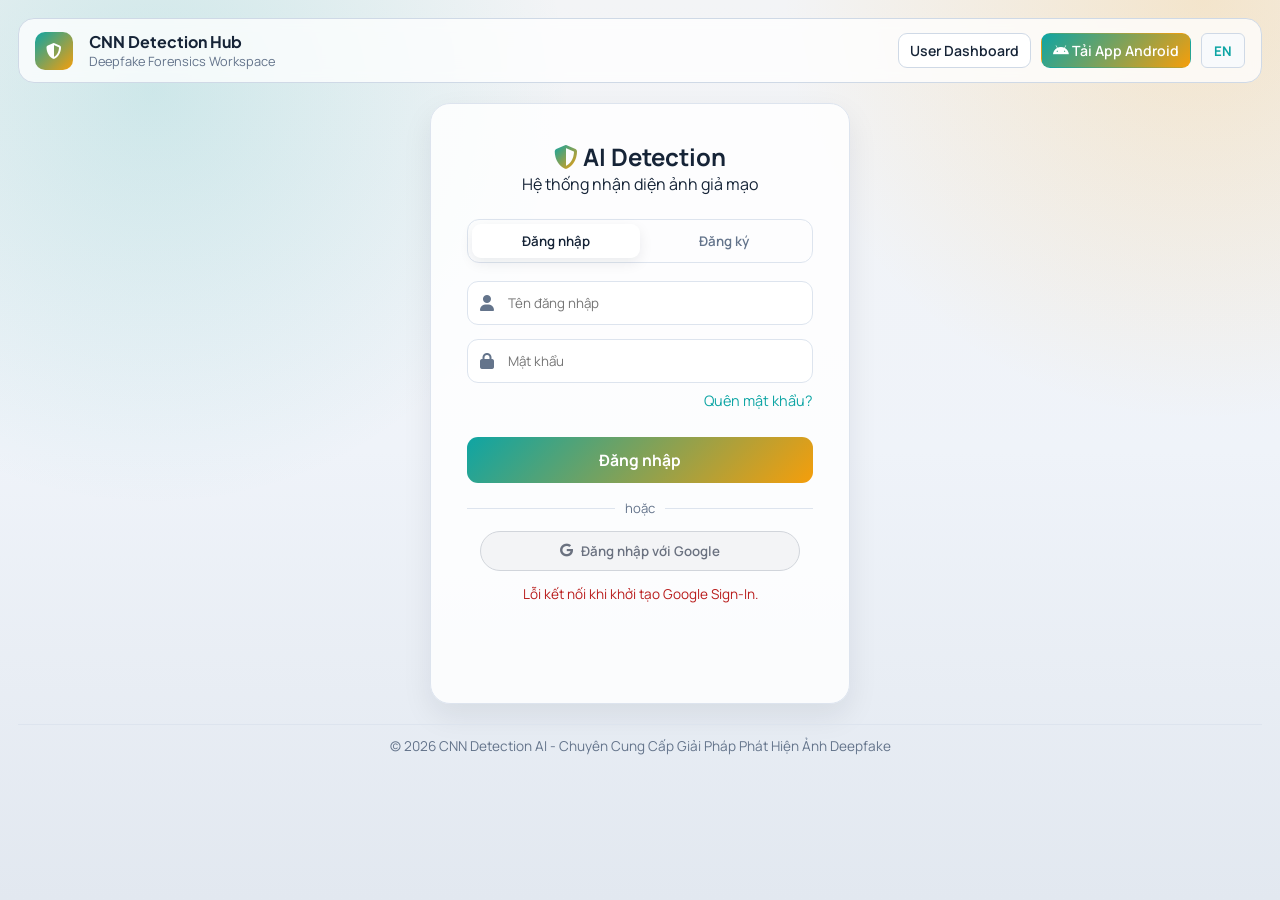
==== commit 75696794: "style: move language toggle button next to 'Go to Dashboard' on index and to the end of site-nav on " ====
--- a/frontend/admin.html
+++ b/frontend/admin.html
@@ -149,145 +149,6 @@
         <div id="tab-users" class="tab-content">
             <section class="glass-panel border-frame admin-table-wrap">
                 <h3><i class="fa-solid fa-users-gear"></i> <span data-i18n="tab_users">Quản lý Người dùng & Phân quyền</span></h3>
-                <p class="section-desc">Thay đổi quyền truy cập của người dùng. Tài khoản admin có toàn quyền quản trị.</p>
-                <div class="filter-control" style="margin: 15px 0;">
-                    <input id="search-users-input" type="text" placeholder="Tìm kiếm theo username hoặc email..." style="width: 100%; max-width: 400px; padding: 10px; border-radius: 8px; border: 1px solid var(--border); background: var(--color-bg); color: var(--color-text);">
-                </div>
-                <p id="user-role-message" class="topup-message"></p>
-                <div class="table-responsive">
-                    <table class="history-table admin-table">
-                        <thead>
-                            <tr>
-                                <th>ID</th>
-                                <th>Username</th>
-                                <th>Email</th>
-                                <th>Tokens</th>
-                                <th>Phân quyền</th>
-                            </tr>
-                        </thead>
-                        <tbody id="admin-users-body">
-                            <tr>
-                                <td colspan="5" class="loading-cell">Đang tải dữ liệu...</td>
-                            </tr>
-                        </tbody>
-                    </table>
-                </div>
-            </section>
-        </div>
-
-        <!-- TAB: LỊCH SỬ -->
-
-        <div id="tab-history" class="tab-content">
-            <section class="glass-panel border-frame admin-filters">
-                <div class="filter-control">
-                    <label for="search-user" data-i18n="hist_search_user">Tìm theo user / tên ảnh</label>
-                    <input id="search-user" type="text" data-i18n-placeholder="ph_search_user" placeholder="Nhập user hoặc tên file...">
-                </div>
-                <div class="filter-control">
-                    <label for="filter-model" data-i18n="hist_filter_model">Lọc model</label>
-                    <select id="filter-model">
-                        <option value="all" data-i18n="filter_all_models">Tất cả model</option>
-                        <option value="dual_stream_enhanced">Dual Stream Enhanced</option>
-                        <option value="dual_stream_resnet">Dual Stream ResNet18</option>
-                        <option value="resnet50">ResNet-50</option>
-                    </select>
-                </div>
-                <div class="filter-control">
-                    <label for="filter-label" data-i18n="hist_filter_label">Lọc kết luận</label>
-                    <select id="filter-label">
-                        <option value="all" data-i18n="filter_all">Tất cả</option>
-                        <option value="fake">Fake</option>
-                        <option value="real">Real</option>
-                    </select>
-                </div>
-            </section>
-
-            <section class="glass-panel border-frame admin-table-wrap">
-                <div class="table-responsive">
-                    <table class="history-table admin-table">
-                        <thead>
-                            <tr>
-                                <th data-i18n="col_time">Thời gian</th>
-                                <th data-i18n="col_user">User</th>
-                                <th data-i18n="col_filename">Tên ảnh</th>
-                                <th data-i18n="col_model">Model</th>
-                                <th data-i18n="col_prob">Xác suất fake</th>
-                <article class="glass-panel border-frame stat-card">
-                    <p data-i18n="stat_fake_rate">Tỷ lệ Fake</p>
-                    <h3 id="stat-fake-rate">0%</h3>
-                </article>
-                <article class="glass-panel border-frame stat-card">
-                    <p data-i18n="stat_top_model">Mô hình phổ biến</p>
-                    <h3 id="stat-top-model">-</h3>
-                </article>
-            </section>
-
-            <section class="admin-charts-grid">
-                <div class="glass-panel border-frame chart-container">
-                    <h3 data-i18n="chart_fake_real">Tỷ lệ Fake / Real</h3>
-                    <canvas id="chart-pie-fake-real"></canvas>
-                </div>
-                <div class="glass-panel border-frame chart-container">
-                    <h3 data-i18n="chart_model_usage">Sử dụng Model</h3>
-                    <canvas id="chart-bar-models"></canvas>
-                </div>
-                <div class="glass-panel border-frame chart-container chart-full-width">
-                    <h3 data-i18n="chart_timeline">Lượt dùng theo thời gian</h3>
-                    <canvas id="chart-line-time"></canvas>
-                </div>
-            </section>
-        </div>
-
-        <!-- TAB: QUẢN LÝ MODEL -->
-        <div id="tab-models" class="tab-content">
-            <section class="glass-panel border-frame admin-models-panel">
-                <h3><i class="fa-solid fa-microchip"></i> <span data-i18n="tab_models">Quản lý Model</span></h3>
-                <p class="section-desc" data-i18n="admin_models_desc">Bật hoặc tắt các model trên hệ thống. Model bị tắt sẽ không thể sử dụng.</p>
-                <div class="table-responsive">
-                    <table class="history-table admin-table">
-                        <thead>
-                            <tr>
-                                <th data-i18n="col_model_id">Mã Model</th>
-                                <th data-i18n="col_model_name">Tên hiển thị</th>
-                                <th data-i18n="col_status">Trạng thái</th>
-                                <th data-i18n="col_action">Hành động</th>
-                            </tr>
-                        </thead>
-                        <tbody id="admin-models-body">
-                            <tr>
-                                <td colspan="4" class="loading-cell" data-i18n="loading_models">Đang tải danh sách model...</td>
-                            </tr>
-                        </tbody>
-                    </table>
-                </div>
-            </section>
-        </div>
-
-        <!-- TAB: NẠP TOKEN -->
-        <div id="tab-tokens" class="tab-content">
-            <section class="glass-panel border-frame admin-token-panel">
-                <h3><i class="fa-solid fa-coins"></i> <span data-i18n="tab_tokens">Nạp token cho người dùng</span></h3>
-                <div class="admin-token-controls">
-                    <div class="filter-control">
-                        <label for="topup-username" data-i18n="token_user">Username</label>
-                        <input id="topup-username" type="text" data-i18n-placeholder="ph_token_username" placeholder="Nhập username cần nạp token">
-                    </div>
-                    <div class="filter-control">
-                        <label for="topup-amount" data-i18n="token_amount">Số token nạp</label>
-                        <input id="topup-amount" type="number" min="1" step="1" value="5">
-                    </div>
-                    <button id="topup-btn" class="btn-analyze admin-btn">
-                        <i class="fa-solid fa-bolt"></i> <span data-i18n="btn_add_token">Nạp token</span>
-                    </button>
-                </div>
-                <p id="topup-message" class="topup-message"></p>
-            </section>
-        </div>
-
-        <!-- TAB: QUẢN LÝ USER -->
-        <div id="tab-users" class="tab-content">
-            <section class="glass-panel border-frame admin-table-wrap">
-                <h3><i class="fa-solid fa-users-gear"></i> <span data-i18n="tab_users">Quản lý Người dùng & Phân quyền</span></h3>
                 <p class="section-desc" data-i18n="admin_users_desc">Thay đổi quyền truy cập của người dùng. Tài khoản admin có toàn quyền quản trị.</p>
                 <div class="filter-control" style="margin: 15px 0;">
                     <input id="search-users-input" type="text" data-i18n-placeholder="ph_search_user" placeholder="Tìm kiếm theo username hoặc email..." style="width: 100%; max-width: 400px; padding: 10px; border-radius: 8px; border: 1px solid var(--border); background: var(--color-bg); color: var(--color-text);">
@@ -315,7 +176,6 @@
         </div>
 
         <!-- TAB: LỊCH SỬ -->
-
         <div id="tab-history" class="tab-content">
             <section class="glass-panel border-frame admin-filters">
                 <div class="filter-control">
@@ -790,43 +650,43 @@
                 <input type="hidden" id="page-edit-mode" value="add">
                 
                 <div class="config-field full-width">
-                    <label>Tiêu đề trang (Tiếng Việt)</label>
-                    <input type="text" id="page-title-input" placeholder="VD: Hướng dẫn sử dụng">
+                    <label data-i18n="lbl_page_title_vi">Tiêu đề trang (Tiếng Việt)</label>
+                    <input type="text" id="page-title-input" data-i18n-placeholder="ph_page_title_vi" placeholder="VD: Hướng dẫn sử dụng">
                 </div>
                 
                 <div class="config-field full-width">
-                    <label>Tiêu đề trang (Tiếng Anh)</label>
-                    <input type="text" id="page-title-en-input" placeholder="VD: User Guide">
+                    <label data-i18n="lbl_page_title_en">Tiêu đề trang (Tiếng Anh)</label>
+                    <input type="text" id="page-title-en-input" data-i18n-placeholder="ph_page_title_en" placeholder="VD: User Guide">
                 </div>
                 
                 <div class="config-field full-width">
-                    <label>Đường dẫn (Slug) <small style="color:var(--text-muted)">(Không dấu, viết liền, ví dụ: huong-dan)</small></label>
-                    <input type="text" id="page-slug-input" placeholder="huong-dan">
+                    <label><span data-i18n="lbl_page_slug">Đường dẫn (Slug)</span> <small style="color:var(--text-muted)" data-i18n="desc_page_slug">(Không dấu, viết liền, ví dụ: huong-dan)</small></label>
+                    <input type="text" id="page-slug-input" data-i18n-placeholder="ph_page_slug" placeholder="huong-dan">
                 </div>
                 
                 <div class="config-field full-width" style="position: relative;">
                     <div style="display: flex; justify-content: space-between; align-items: flex-end; margin-bottom: 5px;">
-                        <label style="margin-bottom: 0;">Nội dung HTML (Tiếng Việt)</label>
-                        <button id="btn-ai-translate" class="nav-btn" style="padding: 4px 10px; font-size: 0.8rem; height: auto;"><i class="fa-solid fa-language"></i> Dịch sang Tiếng Anh</button>
+                        <label style="margin-bottom: 0;" data-i18n="lbl_page_html_vi">Nội dung HTML (Tiếng Việt)</label>
+                        <button id="btn-ai-translate" class="nav-btn" style="padding: 4px 10px; font-size: 0.8rem; height: auto;"><i class="fa-solid fa-language"></i> <span data-i18n="btn_translate_en">Dịch sang Tiếng Anh</span></button>
                     </div>
                     <div id="page-content-editor" style="height: 300px; background: #fff; color: #333; border-radius: 4px;"></div>
                 </div>
 
                 <div class="config-field full-width">
-                    <label>Nội dung HTML (Tiếng Anh)</label>
+                    <label data-i18n="lbl_page_html_en">Nội dung HTML (Tiếng Anh)</label>
                     <div id="page-content-en-editor" style="height: 300px; background: #fff; color: #333; border-radius: 4px;"></div>
                 </div>
 
                 <label class="toggle-label" style="display:inline-flex; align-items:center; gap:8px;">
                     <input type="checkbox" id="page-active-input" checked>
-                    <span>Kích hoạt (Hiển thị công khai)</span>
+                    <span data-i18n="lbl_page_active">Kích hoạt (Hiển thị công khai)</span>
                 </label>
                 
                 <p id="page-save-message" class="topup-message" style="margin: 0;"></p>
             </div>
             <div class="modal-footer" style="margin-top: 20px; text-align: right; display:flex; gap:10px; justify-content:flex-end;">
-                <button class="nav-btn reset-btn" id="btn-cancel-page-modal">Hủy</button>
-                <button class="btn-analyze admin-btn" id="btn-save-page">Lưu Trang</button>
+                <button class="nav-btn reset-btn" id="btn-cancel-page-modal" data-i18n="btn_cancel">Hủy</button>
+                <button class="btn-analyze admin-btn" id="btn-save-page" data-i18n="btn_save_page">Lưu Trang</button>
             </div>
         </div>
     </div>
@@ -840,60 +700,60 @@
             </div>
             <div class="modal-body" style="line-height: 1.6; display: flex; flex-direction: column; gap: 15px; padding-top: 15px;">
                 <div class="config-field full-width">
-                    <label>Tiêu đề thông báo</label>
-                    <input type="text" id="notif-title" placeholder="VD: Bảo trì hệ thống">
+                    <label data-i18n="lbl_notif_title">Tiêu đề thông báo</label>
+                    <input type="text" id="notif-title" data-i18n-placeholder="ph_notif_title" placeholder="VD: Bảo trì hệ thống">
                 </div>
                 <div class="config-field full-width">
-                    <label>Nội dung</label>
-                    <textarea id="notif-message" rows="4" placeholder="Nhập nội dung..."></textarea>
+                    <label data-i18n="lbl_notif_content">Nội dung</label>
+                    <textarea id="notif-message" rows="4" data-i18n-placeholder="ph_notif_content" placeholder="Nhập nội dung..."></textarea>
                 </div>
                 <div class="config-row">
                     <div class="config-field">
-                        <label>Loại thông báo</label>
+                        <label data-i18n="lbl_notif_type">Loại thông báo</label>
                         <select id="notif-type">
-                            <option value="info">Thông tin (Info)</option>
-                            <option value="success">Thành công (Success)</option>
-                            <option value="warning">Cảnh báo (Warning)</option>
-                            <option value="danger">Nghiêm trọng (Danger)</option>
+                            <option value="info" data-i18n="notif_type_info">Thông tin (Info)</option>
+                            <option value="success" data-i18n="notif_type_success">Thành công (Success)</option>
+                            <option value="warning" data-i18n="notif_type_warning">Cảnh báo (Warning)</option>
+                            <option value="danger" data-i18n="notif_type_danger">Nghiêm trọng (Danger)</option>
                         </select>
                     </div>
                     <div class="config-field">
-                        <label>Mục tiêu</label>
+                        <label data-i18n="lbl_notif_target">Mục tiêu</label>
                         <select id="notif-target-type" onchange="document.getElementById('notif-target-user-wrap').style.display = this.value === 'user' ? 'block' : 'none'">
-                            <option value="all">Tất cả người dùng</option>
-                            <option value="user">Người dùng cụ thể</option>
+                            <option value="all" data-i18n="notif_target_all">Tất cả người dùng</option>
+                            <option value="user" data-i18n="notif_target_user">Người dùng cụ thể</option>
                         </select>
                     </div>
                 </div>
                 <div class="config-field full-width" id="notif-target-user-wrap" style="display:none;">
-                    <label>Username mục tiêu</label>
-                    <input type="text" id="notif-target-user" placeholder="Nhập username...">
+                    <label data-i18n="lbl_notif_target_user">Username mục tiêu</label>
+                    <input type="text" id="notif-target-user" data-i18n-placeholder="ph_notif_target_user" placeholder="Nhập username...">
                 </div>
                 <div class="config-field full-width" id="notif-schedule-container">
-                    <label>Ngày gửi (Bỏ trống ngày để gửi ngay)</label>
+                    <label data-i18n="lbl_notif_date">Ngày gửi (Bỏ trống ngày để gửi ngay)</label>
                     <input type="date" id="notif-schedule-date" style="margin-bottom: 10px; width: 100%;">
                     
-                    <label>Các mốc thời gian trong ngày</label>
+                    <label data-i18n="lbl_notif_time">Các mốc thời gian trong ngày</label>
                     <div id="notif-time-list">
                         <div class="time-row" style="display: flex; gap: 10px; margin-bottom: 8px;">
                             <input type="time" class="notif-time-input" style="flex: 1;">
                             <button class="nav-btn reset-btn btn-remove-time" style="padding: 0 10px;" title="Xóa"><i class="fa-solid fa-trash"></i></button>
                         </div>
                     </div>
-                    <button id="btn-add-time" class="btn btn-secondary" style="margin-top: 5px; padding: 5px 10px; font-size: 13px; border-radius: 6px;"><i class="fa-solid fa-plus"></i> Thêm giờ</button>
+                    <button id="btn-add-time" class="btn btn-secondary" style="margin-top: 5px; padding: 5px 10px; font-size: 13px; border-radius: 6px;"><i class="fa-solid fa-plus"></i> <span data-i18n="btn_add_time">Thêm giờ</span></button>
                 </div>
                 <p id="notif-save-message" class="topup-message" style="margin: 0;"></p>
             </div>
             <div class="modal-footer" style="margin-top: 20px; text-align: right; display:flex; gap:10px; justify-content:flex-end;">
-                <button class="nav-btn reset-btn" id="btn-cancel-notification-modal">Hủy</button>
-                <button class="btn-analyze admin-btn" id="btn-send-notification">Gửi / Lên lịch</button>
+                <button class="nav-btn reset-btn" id="btn-cancel-notification-modal" data-i18n="btn_cancel">Hủy</button>
+                <button class="btn-analyze admin-btn" id="btn-send-notification" data-i18n="btn_send_notif">Gửi / Lên lịch</button>
             </div>
         </div>
     </div>
 
     <!-- Scripts -->
     <script src="https://cdn.quilljs.com/1.3.6/quill.min.js"></script>
-    <script src="i18n.js?v=3.6"></script>
+    <script src="i18n.js?v=3.8"></script>
     <script src="config-loader.js?v=2.1"></script>
     <script src="admin.js?v=4.2"></script>
 </body>
